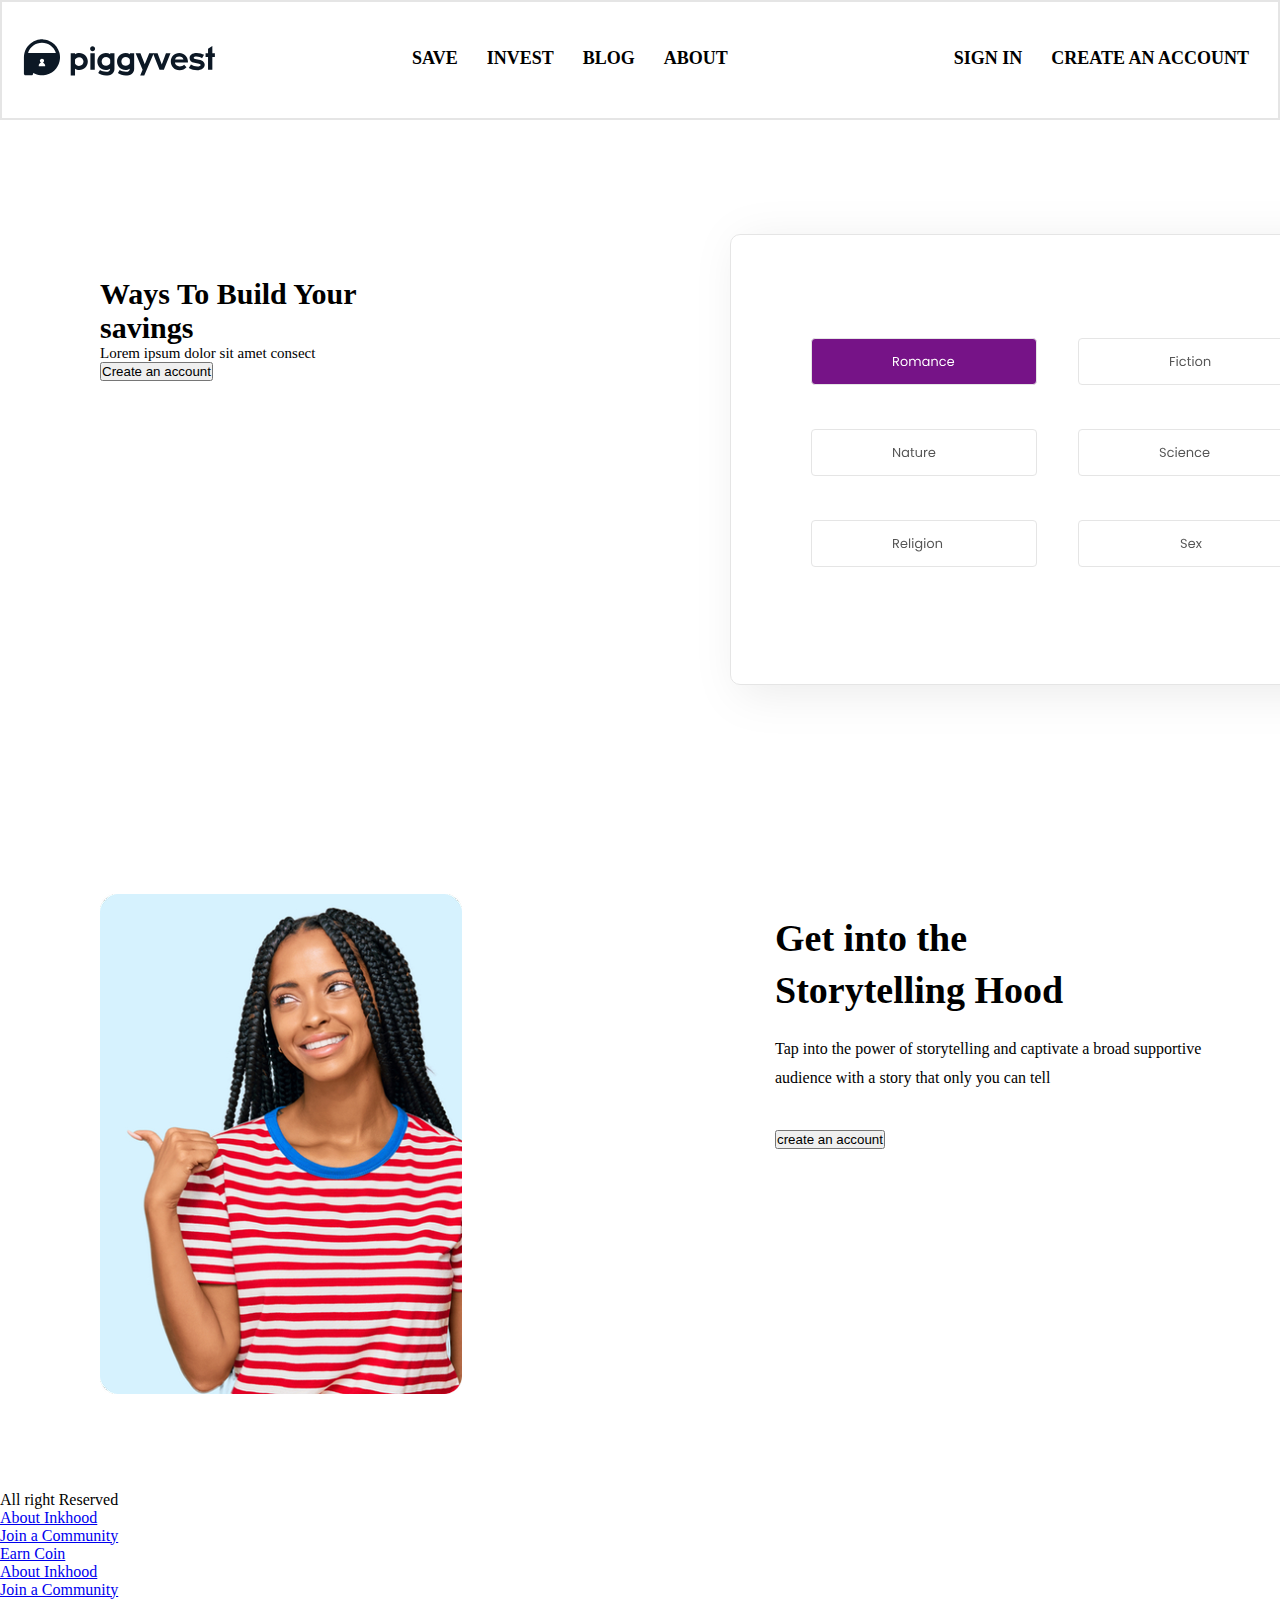
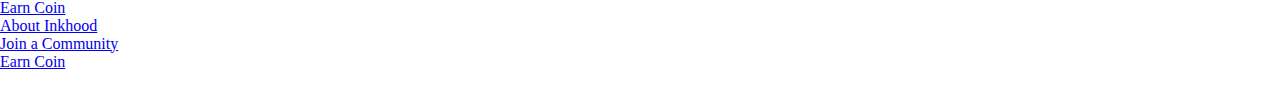
==== index.html @ 84a5a481 "Merge pull request #1 from Eunice2000/dev-branch" ====
<!DOCTYPE html>
<html lang="en">
<head>
    <meta charset="UTF-8">
    <title>Cashmint Landing Page</title>
    <link rel="stylesheet" href="./css/style.css">
</head>
<body>
    <!--  <h1>The Better Way to Save & Invest.</h1>
    <p>Cashmint helps over 3 million customers achieve their financial goals by helping them save and invest with ease.</p>
    <section id ="head">
        <button class ="create1">Create free account</button>
        <button class ="create2">Get on iphone</button>
        <button class ="create3">Get on Android</button>
        
    </section>
    <img src="./img/headerImg.png"/>
  -->
  <div class="container">
    <header>
        <nav class="nav-bar">
            <!-- first child -->
            <div class="logo"><a href="">
                    <img src="assets/svg/logo.svg" alt="logo">
                </a>

            </div>
            <!-- second child -->
            <div class="links">
                <ul class="list">
                    <li class="nav-links"><a href="#" class="link">save</a></li>
                    <li class="nav-links"><a href="#" class="link">Invest</a></li>
                    <li class="nav-links"><a href="#" class="link">Blog</a></li>
                    <li class="nav-links"><a href="#" class="link">About</a></li>
                </ul>
            </div>
            <!-- third class -->
            <div class="profile-cart">
                <ul class="list">
                    <li class="nav-links"><a class="link" href="#">SIGN IN</a></li>
                    <li class="nav-links"><a class="link" href="#">CREATE AN ACCOUNT</a></li>
                    </ul>
            </div>
        </nav>
     
        <section class="Hero-section">

        </section>
        <section class="section-2">
            <div class="section-left">
                <h1>Ways To Build Your<br>savings</h1>
                <p>Lorem ipsum dolor sit amet consect</p>
                <button>Create an account</button>
            </div>
            <div class="section-right">
                <img src="assets/svg/genre.svg">
            </div>
        </section>
        <section class="section-3">
            <div class="section3-right">
                <img class="hero-image" src="assets/images/headerImg.png" alt="">
            </div>
            <div class="section3-left">
                <img src="" alt="">
                <h3 class="head-text">
                    Get into the Storytelling Hood
                </h3>
                <p class="text">
                    Tap into the power of storytelling and captivate a broad supportive audience with a story that only
                    you
                    can tell
                    <div>
                        <!-- <!<a class="prompt" href="#">
                            start writing 
                        </a>  -->
                            <button> create an account</button>
                            
                       
                    </div>
                </p>
            </div>
        </section>
        <section class="section-4">

        </section>
        <footer>
            <div class="footer-wrapper">
                <!-- <div class="left-side logo">
                    <img src="assets/svg/inkhood logotype.svg" alt="">
                </div> -->
                <div class="social media">
                    <img src="assets/svg/Group 9.svg" alt="">
                    <p> All right Reserved</p>
                </div>
                <ul class=" footer-list">
                    <li>
                        <a href="#">About Inkhood</a>
                    </li>
                    <li>
                        <a href="#">Join a Community</a>
                    </li>
                    <li>
                        <a href="#">Earn Coin</a>
                    </li>
                </ul>
                <ul class="footer-list">
                    <li>
                        <a href="#">About Inkhood</a>
                    </li>
                    <li>
                        <a href="#">Join a Community</a>
                    </li>
                    <li>
                        <a href="#">Earn Coin</a>
                    </li>
                </ul>
                <ul class=" footer-list">
                    <li>
                        <a href="#">About Inkhood</a>
                    </li>
                    <li>
                        <a href="#">Join a Community</a>
                    </li>
                    <li>
                        <a href="#">Earn Coin</a>
                    </li>
                </ul>
                <div class="download">
                    <img src="assets/svg/image 2.svg" alt="">
                    <img src="assets/svg/image 2.1.svg" alt="">
                </div>
            </div>

          
        </footer>
    </header>
  </div>
</body>
</html>
---- css/style.css ----
/* body{
    background-color : #FFF;
    color :#000;
    font-family : Arial, Helvetica, Serif;
    font-size : 16px;
    line-height: 1.6em;
    margin: 0;
}

.create1{
    margin: 50px 300px;
    align-content: center;
    display: flex;
    justify-content: center;
    align-items: center;
    background-color: #000;
    color: #FFF;
}
.create2{
    display: flex;
    justify-content: left;
    float: left;
    background-color: #FFF;
    color: #000;
}
.create3{
    display: flex;
    justify-content: right;
    float: right;
    margin-right: 600px;
    background-color: #FFF;
    color: #000;
}
 img{
    margin: 50px;
 } */

 * {
    margin: 0;
    padding: 0;
    box-sizing: inherit; }
  
  body {
    box-sizing: border-box; }
  
  .nav-bar {
    background-color: white;
    display: flex;
    justify-content: space-between;
    align-items: center;
    padding-top: 36.5px;
    padding-bottom: 38px;
    box-shadow: 20px 8px 45px 0px rgba(red, green, blue, alpha);
    border: 2px solid #E5E5E5;
 }
  
  .links {
    display: flex;
    align-items: center; }
  
  .list {
    display: flex;
    align-items: center;
    text-transform: uppercase;
    list-style: none; }
  
  .nav-links {
    font-weight: 600;
    line-height: 19.5px;
    font-size: 18px;
    color: black;
    margin-right: 29px; }
  
  .link {
    color: black;
    text-decoration: none; }
  
  .profile-cart {
    display: flex;
    align-items: center; }
    .logo {
        margin-left: 21px; }

        .section-3{
            display: flex;
            width: 100%;
            justify-content: space-between;
             padding-right: 197px;
            padding-left: 100px; 
            padding-top: 77px;
            padding-bottom: 75px;
            width: 1440px;
        }
        .text{
            max-width: 468px;
            margin-top: 17px;
            max-width: 468px;
            font-weight: 400;
            line-height: 29.52px;
            font-size: 16px;
            margin-bottom: 37px;
           
        }
        .head-text{
            max-width: 341px;
            font-weight: 600;
            line-height: 52.63px;
            font-size: 38px;
            
        }
        .section-left{
            padding-top: 80px;
            padding-left: 100px;  
            font-size: 15px;
        }
        .section-2{
            display: flex;
            width: 100%;
            justify-content: space-between;
             /* padding-right: 197px;
            padding-left: 10px;  */
            padding-top: 77px;
            padding-bottom: 75px;
            width: 1440px;
        }
        .section-right{
            padding-left: 50px;
        }
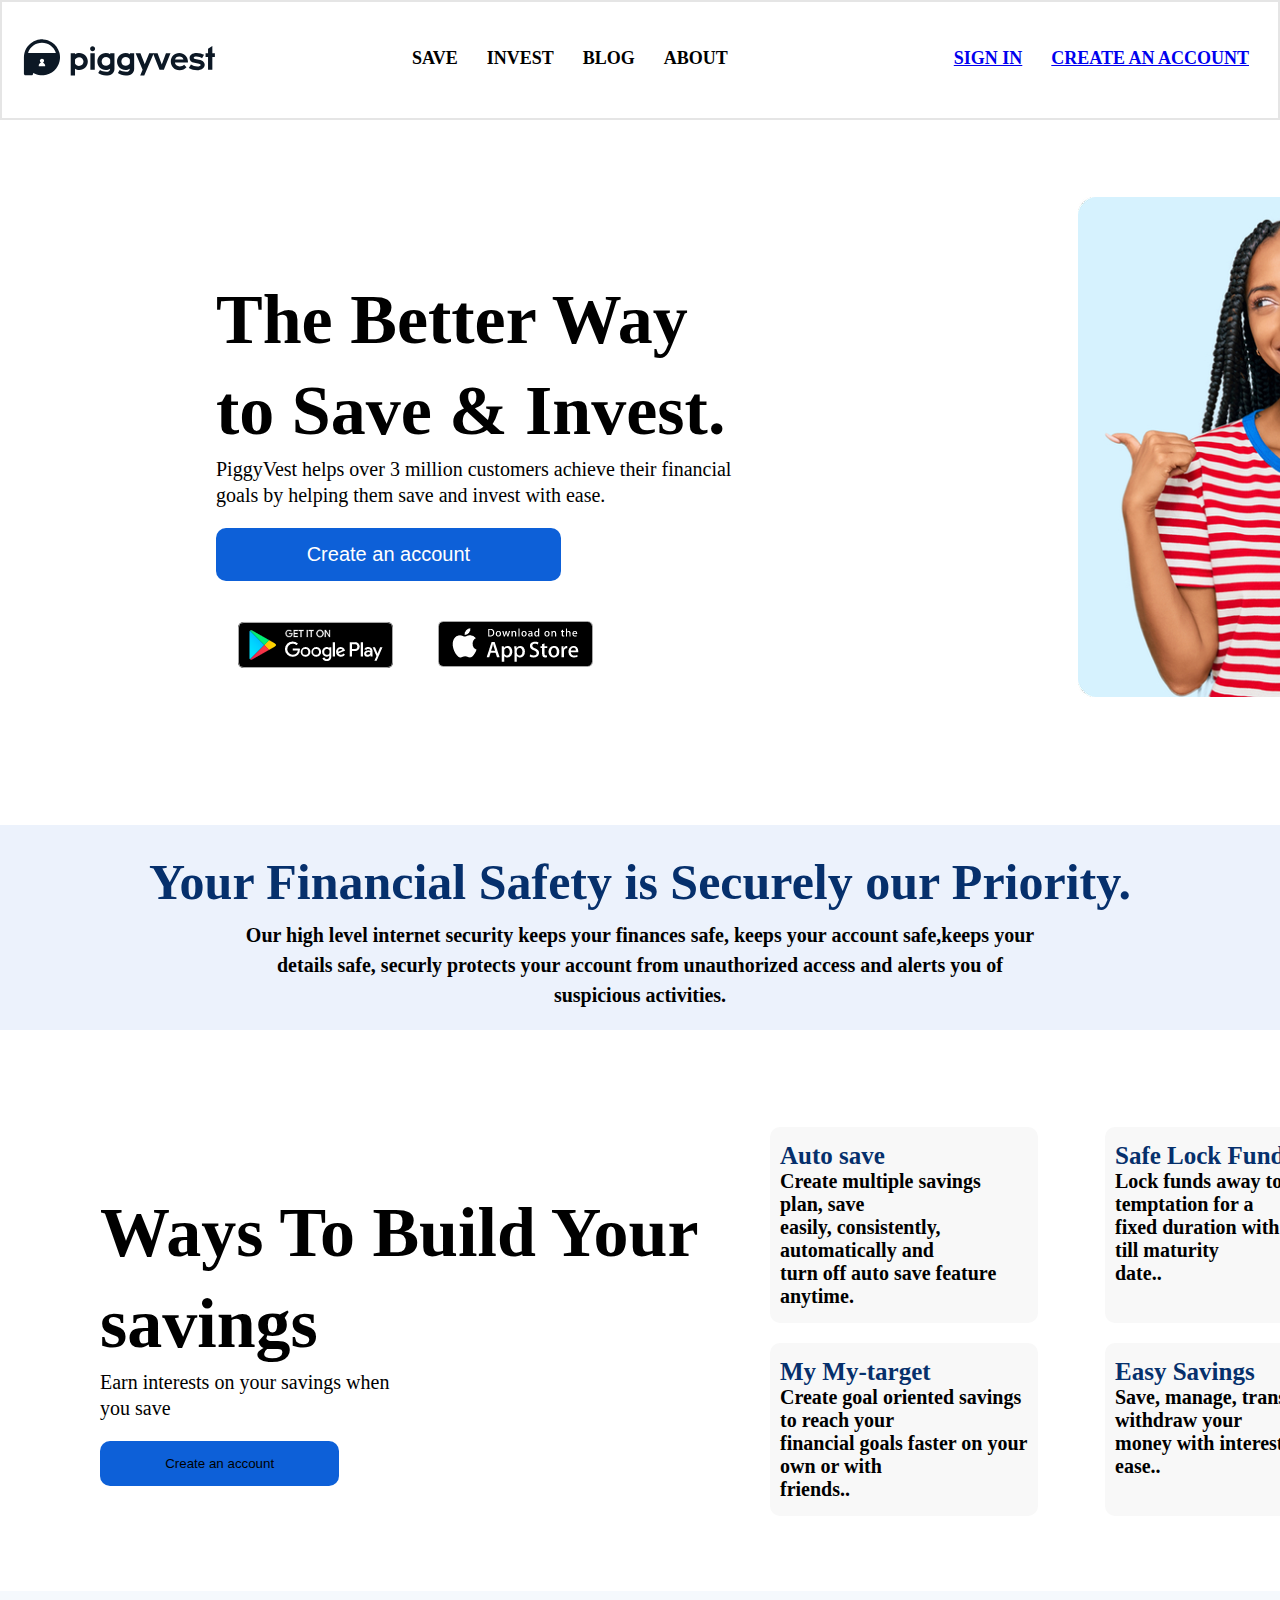
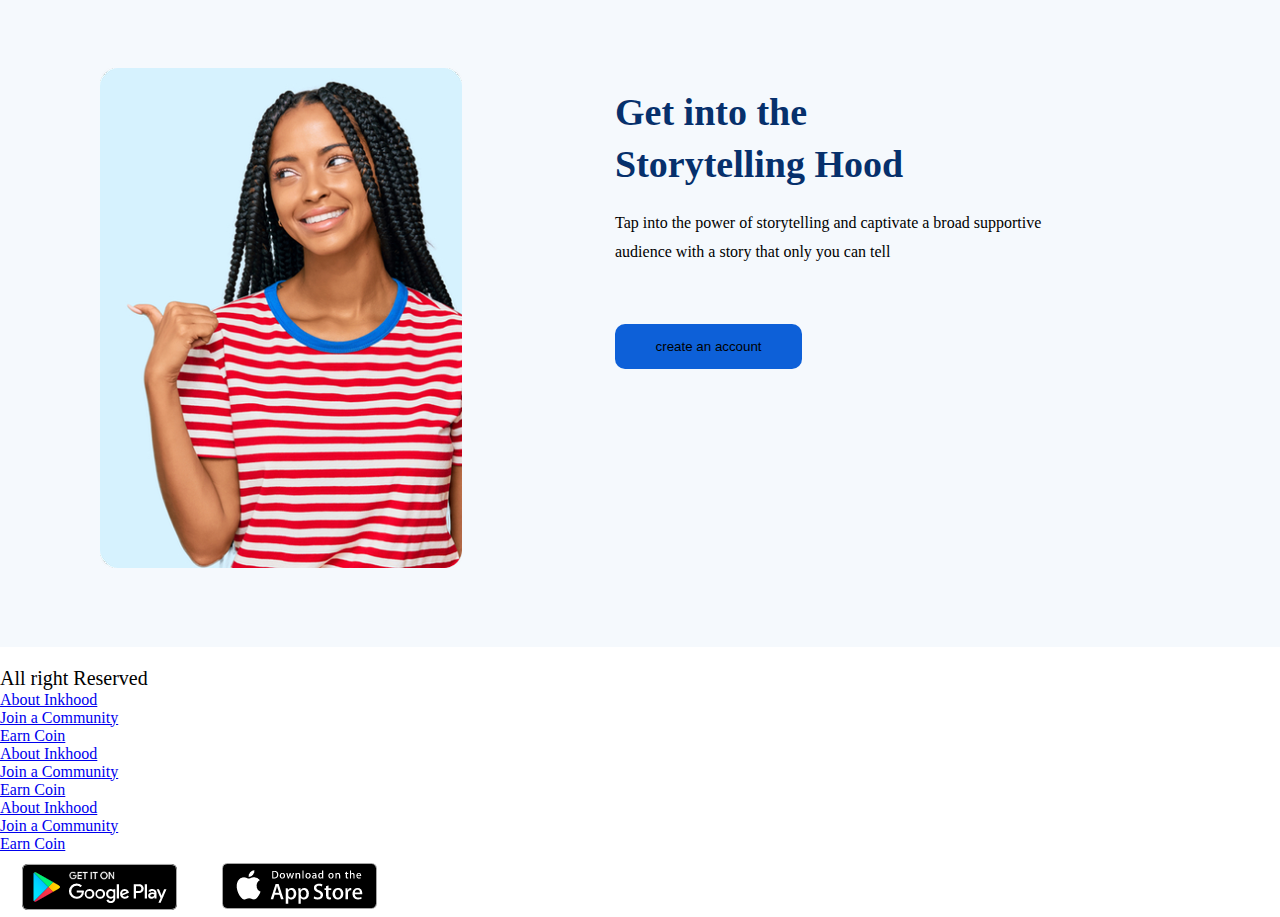
==== commit 94074118: "Merge pull request #5 from Eunice2000/Navbar_hero-branch" ====
--- a/index.html
+++ b/index.html
@@ -19,13 +19,13 @@
   <div class="container">
     <header>
         <nav class="nav-bar">
-            <!-- first child -->
+            <!-- logo -->
             <div class="logo"><a href="">
                     <img src="assets/svg/logo.svg" alt="logo">
                 </a>
 
             </div>
-            <!-- second child -->
+            <!-- links list -->
             <div class="links">
                 <ul class="list">
                     <li class="nav-links"><a href="#" class="link">save</a></li>
@@ -34,31 +34,84 @@
                     <li class="nav-links"><a href="#" class="link">About</a></li>
                 </ul>
             </div>
-            <!-- third class -->
+            <!-- login & Register -->
             <div class="profile-cart">
                 <ul class="list">
-                    <li class="nav-links"><a class="link" href="#">SIGN IN</a></li>
-                    <li class="nav-links"><a class="link" href="#">CREATE AN ACCOUNT</a></li>
+                    <li class="nav-links"><a class="button" href="#">SIGN IN</a></li>
+                    <li class="nav-links"><a class="button" href="#">CREATE AN ACCOUNT</a></li>
                     </ul>
             </div>
         </nav>
      
         <section class="Hero-section">
+            <div class="bar1_2">
+                <h1><strong>The Better Way<br> to Save & Invest.</strong> </h2>
+                 <p>PiggyVest helps over 3 million customers achieve their financial<br>
+                      goals by helping them save and invest with ease.</p>
+                      <button>
+                        <a href="#">Create an account</a>
+                      </button>
+            <div class="buttoncombined">
+                <img src="assets/svg/image 2.svg" alt="">
+                    <img src="assets/svg/image 2.1.svg" alt="">
+            </div>
+            
+        </div>
+            <div class="bar1_1">
+                <img class="hero-image" src="assets/images/headerImg.png" alt="">
+               </div>        
+        </section>
+        <section class="section-1">
+            
+            <div class ="content">
+            <h2>Your Financial Safety is Securely our Priority.</h2>
+            <h4>Our high level internet security keeps your finances safe, keeps your account safe,keeps your <br>details safe,
+                 securly protects your account from unauthorized access and alerts you of<br> suspicious activities.</h4>
+            </div>
+    </section>
 
-        </section>
         <section class="section-2">
             <div class="section-left">
                 <h1>Ways To Build Your<br>savings</h1>
-                <p>Lorem ipsum dolor sit amet consect</p>
+                <p>Earn interests on your savings when<br> you save</p>
                 <button>Create an account</button>
             </div>
             <div class="section-right">
-                <img src="assets/svg/genre.svg">
+                <div class ="together">
+               <div class="Auto-save">
+                <h3>Auto save</h3>
+                <h4>Create multiple savings plan, save <br>easily, consistently, automatically and<br>
+                     turn off auto save feature anytime.</h4>
+               </div>
+               <div class="My-target">
+                <h3>My My-target</h3>
+                <h4>Create goal oriented savings to reach your<br>
+                    financial goals faster on your own or with<br>
+                    friends..</h4>     
+                </div>  
+            </div>
+            
+           
+                <div class ="together">
+               <div class="Safe-Lock-Funds">
+                <h3>Safe Lock Funds</h3>
+                <h4>Lock funds away to avoid temptation for a<br>
+                    fixed duration with no access till maturity<br>
+                     date..</h4>  
+               </div>
+               <div class="Easy-Savings">
+                <h3>Easy Savings</h3>
+                <h4>Save, manage, transfer, withdraw your<br>
+                     money with interests and ease..</h4>
+                     
+               </div>
+            </div>
+            
             </div>
         </section>
         <section class="section-3">
             <div class="section3-right">
-                <img class="hero-image" src="assets/images/headerImg.png" alt="">
+                <img class="hero-image" src="assets/images/headerImg.png"\ alt="">
             </div>
             <div class="section3-left">
                 <img src="" alt="">
--- a/css/style.css
+++ b/css/style.css
@@ -38,10 +38,13 @@
  * {
     margin: 0;
     padding: 0;
-    box-sizing: inherit; }
+    box-sizing: border-box; }
   
   body {
-    box-sizing: border-box; }
+    box-sizing: border-box; 
+    
+    overflow-x: hidden;
+  }
   
   .nav-bar {
     background-color: white;
@@ -125,4 +128,124 @@
         }
         .section-right{
             padding-left: 50px;
-        }+        }
+        .Hero-section{
+          display: flex;
+          width: 100%;
+          justify-content: space-between;
+           /* padding-right: 197px;
+          padding-left: 10px;  */
+          padding-top: 77px;
+          padding-bottom: 75px;
+          width: 1440px;
+        }
+        .bar1_2{
+          width: 100%;
+          justify-content: space-between;
+           /* padding-right: 197px;
+          padding-left: 10px;  */
+          padding-top: 77px;
+          padding-bottom: 75px;
+          padding-left: 15%;
+          width: 1440px;
+        }
+        h1{
+          font-size: 70px;
+          line-height: 1.3;
+        }
+        p{
+          font-size: 20px;
+          line-height: 1.3;
+        }
+        /* .button{
+          background-color: #0D60D8;
+          color:hsl(225, 100%, 98%);
+          font-size:16px;
+          padding:10px;
+          padding-top: 15px;
+          padding-bottom: 15px;
+          border-top-left-radius:10px;
+          border-top-right-radius:10px;
+          border-bottom-left-radius: 10px;
+          border-bottom-right-radius: 10px;
+          border: none;
+          outline: none;
+          width: 30%;
+          line-height: 1.5;
+      }
+        .btn{
+          text-align: left;
+          margin: 12px 0px;
+          
+      } */
+      button{
+        width:40%;
+        padding:15px 10px;
+        margin-top: 20px;
+        border-top-left-radius:10px;
+          border-top-right-radius:10px;
+          border-bottom-left-radius: 10px;
+          border-bottom-right-radius: 10px;
+        border-style: hidden;
+        background-color: #0D60D8;
+        
+    }
+    button a{
+        text-decoration: none;
+        color:white;
+        font-size: 20px;
+        
+    }
+    button:hover{
+        color:black;
+        background-color: black;
+    }
+        .buttoncombined{
+          padding-top: 30px;
+          
+        }
+        .section-1{
+          background-color: #CFDFF766;
+          text-align: center;
+        }
+        .content{
+          line-height: 1.5;
+          padding-top: 20px;
+          padding-bottom: 20px;
+        }
+         h2{
+          color: #06306C;
+          font-size: 50px;
+        } 
+        h4{
+          font-size: 20px;
+        }
+        .section-right{
+          display: flex;
+          width: 50%;
+        }
+        .Auto-save, .My-target, .Safe-Lock-Funds, .Easy-Savings{
+          width:80%;
+          padding:15px 10px;
+          margin-top: 20px;
+          border-top-left-radius:10px;
+            border-top-right-radius:10px;
+            border-bottom-left-radius: 10px;
+            border-bottom-right-radius: 10px;
+          border-style: hidden;
+          background-color: #F8F8F8;
+          box-shadow: #CFDFF7;
+        }
+        .together{
+          display: grid;
+            width: 100%;   
+           justify-content: space-between;
+        }
+        h3{
+          font-size: 25px;
+          color: #06306C;
+        }
+       .section-3{
+        background-color: rgba(207, 223, 247, 0.2);
+        width: auto;
+       } 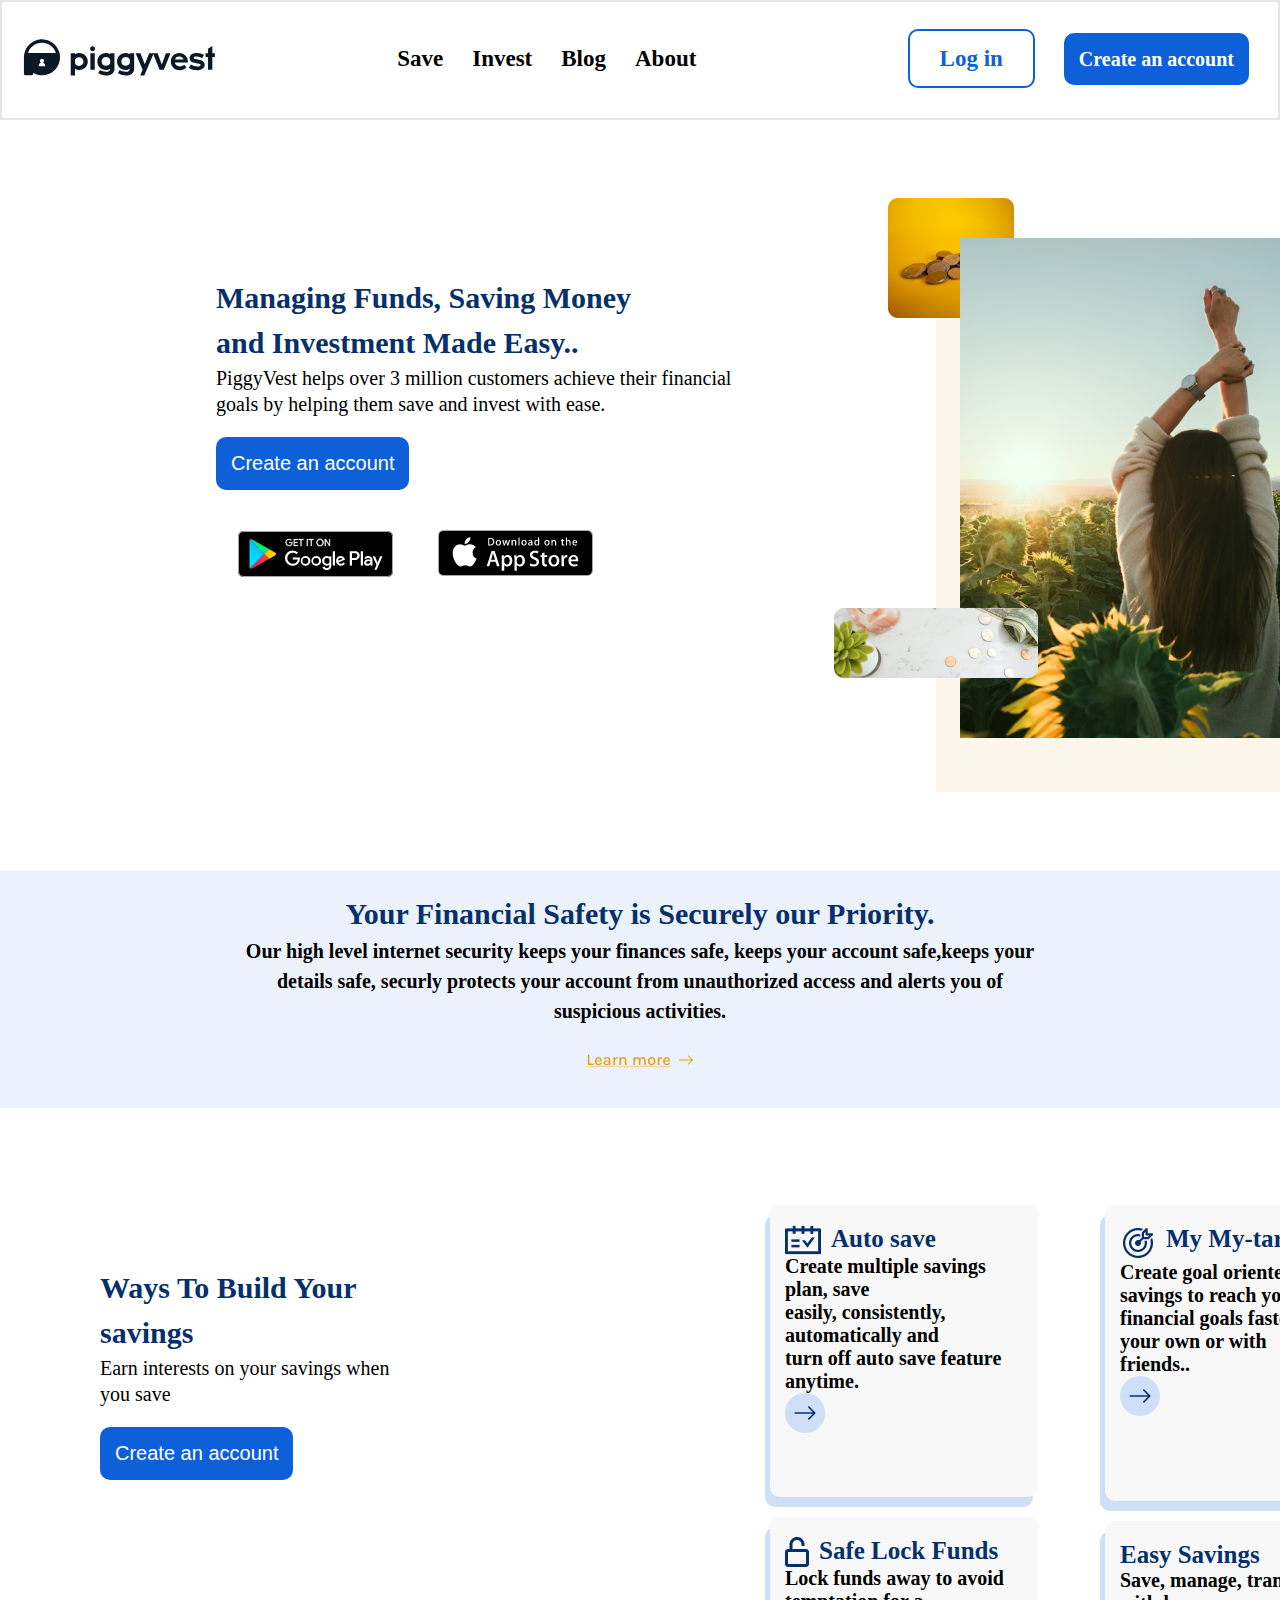
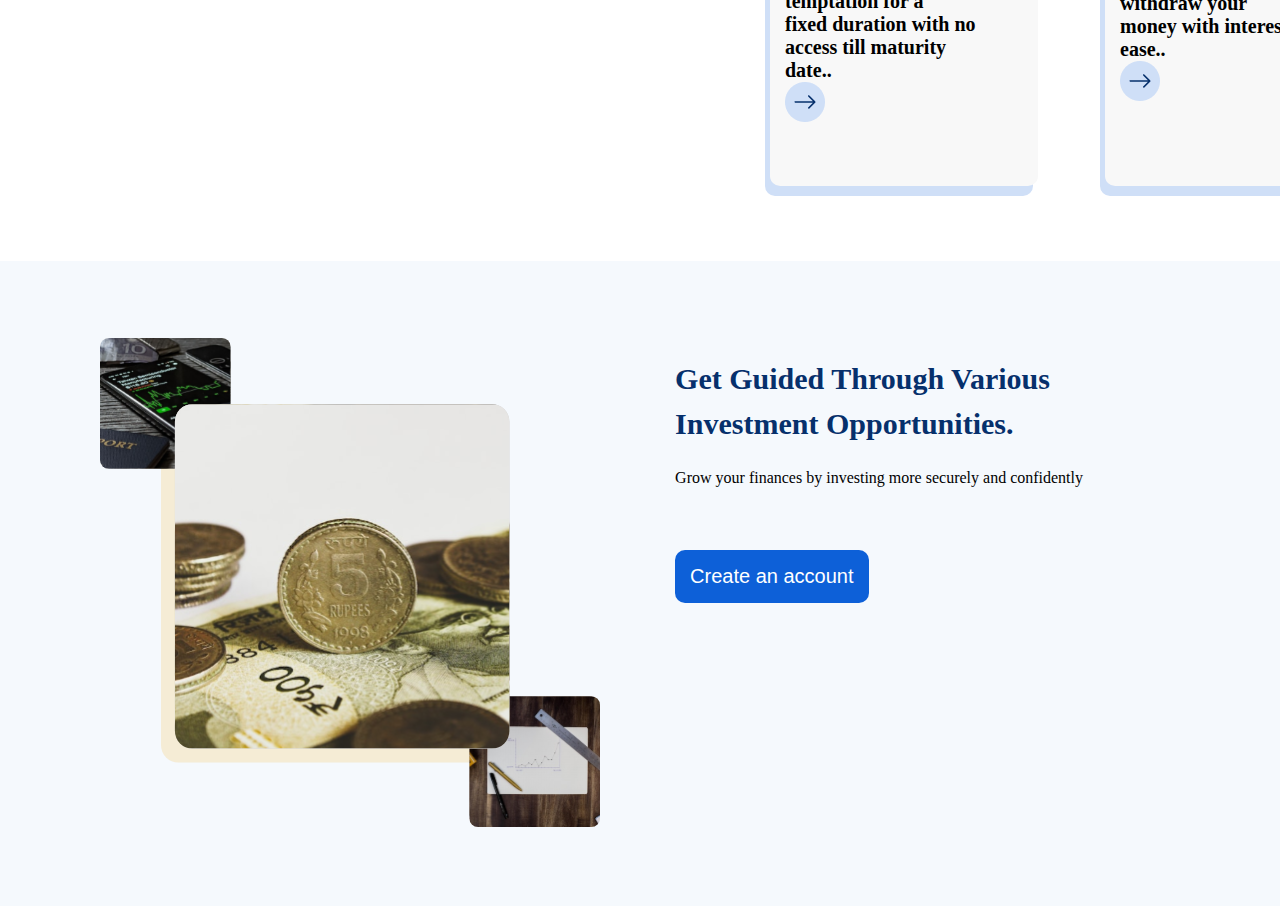
==== commit 092bdd66: "Merge pull request #6 from Eunice2000/Navbar_hero-branch" ====
--- a/index.html
+++ b/index.html
@@ -2,20 +2,13 @@
 <html lang="en">
 <head>
     <meta charset="UTF-8">
+    <meta http-equiv="X-UA-Compatible" content="IE=edge">
+    <meta name="viewport" content="width=device-width, initial-scale=1.0">
     <title>Cashmint Landing Page</title>
     <link rel="stylesheet" href="./css/style.css">
+   
 </head>
 <body>
-    <!--  <h1>The Better Way to Save & Invest.</h1>
-    <p>Cashmint helps over 3 million customers achieve their financial goals by helping them save and invest with ease.</p>
-    <section id ="head">
-        <button class ="create1">Create free account</button>
-        <button class ="create2">Get on iphone</button>
-        <button class ="create3">Get on Android</button>
-        
-    </section>
-    <img src="./img/headerImg.png"/>
-  -->
   <div class="container">
     <header>
         <nav class="nav-bar">
@@ -28,7 +21,7 @@
             <!-- links list -->
             <div class="links">
                 <ul class="list">
-                    <li class="nav-links"><a href="#" class="link">save</a></li>
+                    <li class="nav-links"><a href="#" class="link">Save</a></li>
                     <li class="nav-links"><a href="#" class="link">Invest</a></li>
                     <li class="nav-links"><a href="#" class="link">Blog</a></li>
                     <li class="nav-links"><a href="#" class="link">About</a></li>
@@ -37,15 +30,15 @@
             <!-- login & Register -->
             <div class="profile-cart">
                 <ul class="list">
-                    <li class="nav-links"><a class="button" href="#">SIGN IN</a></li>
-                    <li class="nav-links"><a class="button" href="#">CREATE AN ACCOUNT</a></li>
+                    <li class="nav-links"><a class="sign" href="#">Log in</a></li>
+                    <li class="nav-links"><a class="button" href="#">Create an account</a></li>
                     </ul>
             </div>
         </nav>
-     
+     <!-- Hero-section -->
         <section class="Hero-section">
             <div class="bar1_2">
-                <h1><strong>The Better Way<br> to Save & Invest.</strong> </h2>
+                <h2><strong>Managing Funds, Saving Money<br>and Investment Made Easy..</strong> </h2>
                  <p>PiggyVest helps over 3 million customers achieve their financial<br>
                       goals by helping them save and invest with ease.</p>
                       <button>
@@ -58,9 +51,11 @@
             
         </div>
             <div class="bar1_1">
-                <img class="hero-image" src="assets/images/headerImg.png" alt="">
+                <img class="hero-image" src="assets/images/Group 33.png" alt="">
                </div>        
         </section>
+
+        <!-- First-section -->
         <section class="section-1">
             
             <div class ="content">
@@ -68,79 +63,111 @@
             <h4>Our high level internet security keeps your finances safe, keeps your account safe,keeps your <br>details safe,
                  securly protects your account from unauthorized access and alerts you of<br> suspicious activities.</h4>
             </div>
+            <img src="assets/images/Group 30.png" alt="">
     </section>
-
+<!-- second-section -->
         <section class="section-2">
             <div class="section-left">
-                <h1>Ways To Build Your<br>savings</h1>
+                <h2>Ways To Build Your<br>savings</h2>
                 <p>Earn interests on your savings when<br> you save</p>
-                <button>Create an account</button>
+                <button>
+                    <a href="#">Create an account</a>
+                  </button>
             </div>
             <div class="section-right">
                 <div class ="together">
                <div class="Auto-save">
+                <div class="save-image">
+                <img src="assets/images/Vector.png" alt="">
                 <h3>Auto save</h3>
+            </div>
                 <h4>Create multiple savings plan, save <br>easily, consistently, automatically and<br>
                      turn off auto save feature anytime.</h4>
+                     <div class="src">
+                        <img src="assets/images/Group 29.png" alt=""> 
+                       </div>
                </div>
-               <div class="My-target">
-                <h3>My My-target</h3>
-                <h4>Create goal oriented savings to reach your<br>
-                    financial goals faster on your own or with<br>
-                    friends..</h4>     
-                </div>  
-            </div>
-            
-           
-                <div class ="together">
                <div class="Safe-Lock-Funds">
+                <div class="safe-image">
+                    <img src="assets/images/Vector (1).png" alt=""> 
                 <h3>Safe Lock Funds</h3>
+            </div>
                 <h4>Lock funds away to avoid temptation for a<br>
                     fixed duration with no access till maturity<br>
                      date..</h4>  
+                     <div class="src">
+                     <img src="assets/images/Group 29.png" alt=""> 
+                    </div>
                </div>
+               
+            </div>
+            
+           
+                <div class ="together">
+               <div class="My-target">
+                <div class="target-image">
+                    <img src="assets/images/fluent_target-arrow-24-regular.png" alt="">
+                <h3>My My-target</h3>
+                
+            </div>
+                <h4>Create goal oriented savings to reach your<br>
+                    financial goals faster on your own or with<br>
+                    friends..</h4>    
+                    <div class="src">
+                        <img src="assets/images/Group 29.png" alt=""> 
+                       </div> 
+                </div>  
+
                <div class="Easy-Savings">
                 <h3>Easy Savings</h3>
                 <h4>Save, manage, transfer, withdraw your<br>
                      money with interests and ease..</h4>
-                     
+                     <div class="src">
+                        <img src="assets/images/Group 29.png" alt=""> 
+                       </div>
                </div>
             </div>
             
             </div>
         </section>
+        <!-- Third-section -->
         <section class="section-3">
             <div class="section3-right">
-                <img class="hero-image" src="assets/images/headerImg.png"\ alt="">
+                <img class="section-image" src="assets/svg/Group 34.svg"alt="">
             </div>
             <div class="section3-left">
                 <img src="" alt="">
-                <h3 class="head-text">
-                    Get into the Storytelling Hood
-                </h3>
+                <h2 class="head-text">
+                    Get Guided Through Various <br>
+Investment Opportunities.
+                </h2>
                 <p class="text">
-                    Tap into the power of storytelling and captivate a broad supportive audience with a story that only
-                    you
-                    can tell
+                    Grow your finances by investing more securely and confidently 
                     <div>
                         <!-- <!<a class="prompt" href="#">
                             start writing 
                         </a>  -->
-                            <button> create an account</button>
+                        <button>
+                            <a href="#">Create an account</a>
+                          </button>
                             
                        
                     </div>
                 </p>
             </div>
         </section>
-        <section class="section-4">
-
-        </section>
+        <!-- <section class="splide">
+<h1>hhjdjijo</h1>
+<h1>hhjdjijo</h1>
+<h1>hhjdjijo</h1> -->
+
+        <!-- </section>
+       
         <footer>
             <div class="footer-wrapper">
-                <!-- <div class="left-side logo">
+                 <div class="left-side logo">
                     <img src="assets/svg/inkhood logotype.svg" alt="">
-                </div> -->
+                </div> 
                 <div class="social media">
                     <img src="assets/svg/Group 9.svg" alt="">
                     <p> All right Reserved</p>
@@ -185,8 +212,9 @@
             </div>
 
           
-        </footer>
+        </footer> -->
     </header>
   </div>
+  <script src="main.js"></script>
 </body>
 </html>
--- a/css/style.css
+++ b/css/style.css
@@ -1,51 +1,16 @@
-/* body{
-    background-color : #FFF;
-    color :#000;
-    font-family : Arial, Helvetica, Serif;
-    font-size : 16px;
-    line-height: 1.6em;
-    margin: 0;
-}
-
-.create1{
-    margin: 50px 300px;
-    align-content: center;
-    display: flex;
-    justify-content: center;
-    align-items: center;
-    background-color: #000;
-    color: #FFF;
-}
-.create2{
-    display: flex;
-    justify-content: left;
-    float: left;
-    background-color: #FFF;
-    color: #000;
-}
-.create3{
-    display: flex;
-    justify-content: right;
-    float: right;
-    margin-right: 600px;
-    background-color: #FFF;
-    color: #000;
-}
- img{
-    margin: 50px;
- } */
-
+/* css reset */
  * {
     margin: 0;
     padding: 0;
-    box-sizing: border-box; }
-  
+    box-sizing: border-box; 
+  }
+  /* body-style */
   body {
     box-sizing: border-box; 
-    
+    position: relative;
     overflow-x: hidden;
   }
-  
+  /* navbar-styling */
   .nav-bar {
     background-color: white;
     display: flex;
@@ -55,131 +20,142 @@
     padding-bottom: 38px;
     box-shadow: 20px 8px 45px 0px rgba(red, green, blue, alpha);
     border: 2px solid #E5E5E5;
+    position: fixed;
+    top: 0;
+    right: 0;
+    left: 0;
  }
-  
+  /*links */
   .links {
     display: flex;
-    align-items: center; }
-  
+    align-items: center; 
+    font: 25px;
+  }
+  /* nav-list */
   .list {
     display: flex;
     align-items: center;
-    text-transform: uppercase;
-    list-style: none; }
-  
+    list-style: none; 
+  }
+  /* nav-links */
   .nav-links {
     font-weight: 600;
     line-height: 19.5px;
-    font-size: 18px;
+    font-size: 23px;
     color: black;
-    margin-right: 29px; }
+    margin-right: 29px; 
+  }
   
   .link {
     color: black;
-    text-decoration: none; }
-  
+    text-decoration: none;
+   }
+   /* profile-cart */
   .profile-cart {
     display: flex;
-    align-items: center; }
+    align-items: center;
+   }
     .logo {
-        margin-left: 21px; }
-
-        .section-3{
-            display: flex;
-            width: 100%;
-            justify-content: space-between;
-             padding-right: 197px;
-            padding-left: 100px; 
-            padding-top: 77px;
-            padding-bottom: 75px;
-            width: 1440px;
-        }
-        .text{
-            max-width: 468px;
-            margin-top: 17px;
-            max-width: 468px;
-            font-weight: 400;
-            line-height: 29.52px;
-            font-size: 16px;
-            margin-bottom: 37px;
-           
-        }
-        .head-text{
-            max-width: 341px;
-            font-weight: 600;
-            line-height: 52.63px;
-            font-size: 38px;
-            
-        }
-        .section-left{
-            padding-top: 80px;
-            padding-left: 100px;  
-            font-size: 15px;
-        }
+        margin-left: 21px; 
+      }
+/* Her0-section */
+      .Hero-section{
+        display: flex;
+        width: 100%;
+        justify-content: space-between;
+        padding-top: 198px;
+        padding-bottom: 75px;
+        width: 1440px;
+      }
+      .bar1_2{
+        width: 100%;
+        justify-content: space-between;
+        padding-top: 77px;
+        padding-bottom: 75px;
+        padding-left: 15%;
+        width: 1440px;
+      }
+      .sign{
+        padding:15px 30px;
+        border:2px solid #0D60D8;
+        margin-top: 20px;
+        border-top-left-radius:10px;
+          border-top-right-radius:10px;
+          border-bottom-left-radius: 10px;
+          border-bottom-right-radius: 10px;  
+          text-decoration: none;
+          color: #0D60D8;
+       }
+/* button-style */
+      button, .button{
+        padding:15px 15px;
+        margin-top: 20px;
+        border-top-left-radius:10px;
+          border-top-right-radius:10px;
+          border-bottom-left-radius: 10px;
+          border-bottom-right-radius: 10px;
+        border-style: hidden;
+        background-color: #0D60D8;
+        
+    }
+    button a, .button {
+        text-decoration: none;
+        color:white;
+        font-size: 20px;
+        
+    }
+    button:hover {
+        color:black;
+        background-color: black;
+    }
+        .buttoncombined{
+          padding-top: 30px;
+          
+        }
+        .section-1{
+          background-color: #CFDFF766;
+          text-align: center;
+          padding-bottom: 30px;
+        }
+/*   first-section */
+        .content{
+          line-height: 1.5;
+          padding-top: 20px;
+          padding-bottom: 20px;
+        }
+         h2{
+          color: #06306C;
+          font-size: 30px;
+          line-height: 1.5;
+        } 
+        h4{
+          font-size: 20px;
+        }
+/* second-section */
         .section-2{
-            display: flex;
-            width: 100%;
-            justify-content: space-between;
-             /* padding-right: 197px;
-            padding-left: 10px;  */
-            padding-top: 77px;
-            padding-bottom: 75px;
-            width: 1440px;
-        }
-        .section-right{
-            padding-left: 50px;
-        }
-        .Hero-section{
           display: flex;
           width: 100%;
           justify-content: space-between;
-           /* padding-right: 197px;
-          padding-left: 10px;  */
           padding-top: 77px;
           padding-bottom: 75px;
           width: 1440px;
-        }
-        .bar1_2{
-          width: 100%;
-          justify-content: space-between;
-           /* padding-right: 197px;
-          padding-left: 10px;  */
-          padding-top: 77px;
-          padding-bottom: 75px;
-          padding-left: 15%;
-          width: 1440px;
-        }
-        h1{
-          font-size: 70px;
-          line-height: 1.3;
-        }
-        p{
-          font-size: 20px;
-          line-height: 1.3;
-        }
-        /* .button{
-          background-color: #0D60D8;
-          color:hsl(225, 100%, 98%);
-          font-size:16px;
-          padding:10px;
-          padding-top: 15px;
-          padding-bottom: 15px;
-          border-top-left-radius:10px;
-          border-top-right-radius:10px;
-          border-bottom-left-radius: 10px;
-          border-bottom-right-radius: 10px;
-          border: none;
-          outline: none;
-          width: 30%;
-          line-height: 1.5;
-      }
-        .btn{
-          text-align: left;
-          margin: 12px 0px;
-          
-      } */
-      button{
-        width:40%;
+      }
+      .section-right{
+          padding-left: 50px;
+      }
+    
+      p{
+        font-size: 20px;
+        line-height: 1.3;
+      }
+    
+      .section-right{
+        display: flex;
+        width: 50%;
+        
+      }
+      .Auto-save, .My-target, .Safe-Lock-Funds, .Easy-Savings{
+        width:80%;
         padding:15px 10px;
         margin-top: 20px;
         border-top-left-radius:10px;
@@ -187,65 +163,61 @@
           border-bottom-left-radius: 10px;
           border-bottom-right-radius: 10px;
         border-style: hidden;
-        background-color: #0D60D8;
-        
-    }
-    button a{
-        text-decoration: none;
-        color:white;
-        font-size: 20px;
-        
-    }
-    button:hover{
-        color:black;
-        background-color: black;
-    }
-        .buttoncombined{
-          padding-top: 30px;
-          
-        }
-        .section-1{
-          background-color: #CFDFF766;
-          text-align: center;
-        }
-        .content{
-          line-height: 1.5;
-          padding-top: 20px;
-          padding-bottom: 20px;
-        }
-         h2{
-          color: #06306C;
-          font-size: 50px;
-        } 
-        h4{
-          font-size: 20px;
-        }
-        .section-right{
-          display: flex;
-          width: 50%;
-        }
-        .Auto-save, .My-target, .Safe-Lock-Funds, .Easy-Savings{
-          width:80%;
-          padding:15px 10px;
-          margin-top: 20px;
-          border-top-left-radius:10px;
-            border-top-right-radius:10px;
-            border-bottom-left-radius: 10px;
-            border-bottom-right-radius: 10px;
-          border-style: hidden;
-          background-color: #F8F8F8;
-          box-shadow: #CFDFF7;
-        }
-        .together{
-          display: grid;
-            width: 100%;   
-           justify-content: space-between;
-        }
-        h3{
-          font-size: 25px;
-          color: #06306C;
-        }
-       .section-3{
-        background-color: rgba(207, 223, 247, 0.2);
-        width: auto;
-       } +        background-color: #F8F8F8;
+       padding: 20px 20px 60px 15px; 
+       
+          box-shadow: -5px 10px #CFDFF7;
+        
+      }
+      .save-image, .target-image, .safe-image{
+        display: flex;
+        column-gap: 10px;
+
+      }
+      .together{
+        display: grid;
+          width: 100%;   
+         justify-content: space-between;
+        
+      }
+      h3{
+        font-size: 25px;
+        color: #06306C;
+      }
+
+     
+        .section-left{
+            padding-top: 80px;
+            padding-left: 100px;  
+            font-size: 15px;
+        }
+
+      .section-image{ 
+width: 500px;
+
+      }
+
+   .section-3{
+    display: flex;
+    width: 100%;
+    justify-content: space-between;
+     padding-right: 197px;
+    padding-left: 100px; 
+    padding-top: 77px;
+    padding-bottom: 75px;
+}
+.text{
+    max-width: 468px;
+    margin-top: 17px;
+    max-width: 468px;
+    font-weight: 400;
+    line-height: 29.52px;
+    font-size: 16px;
+    margin-bottom: 37px;
+   
+}
+    
+.section-3{
+  background-color: rgba(207, 223, 247, 0.2);
+  width: auto;
+ } 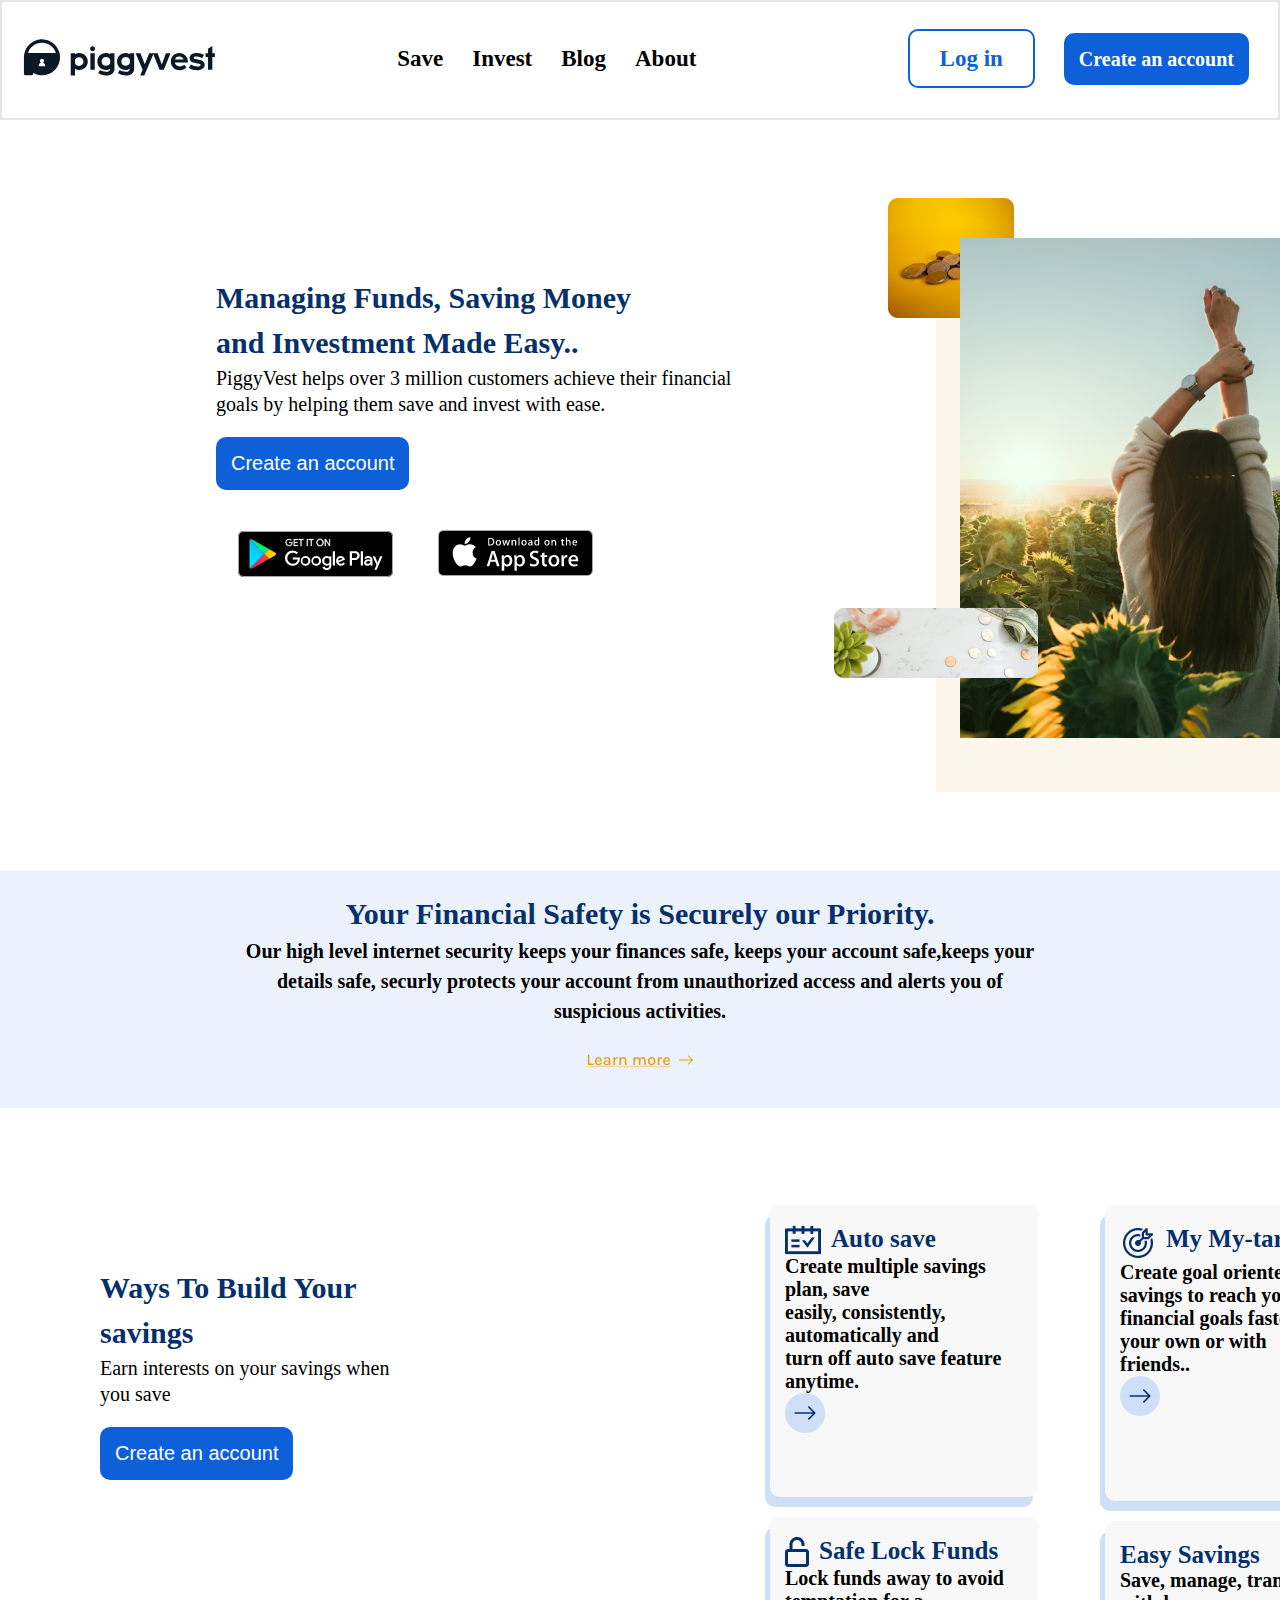
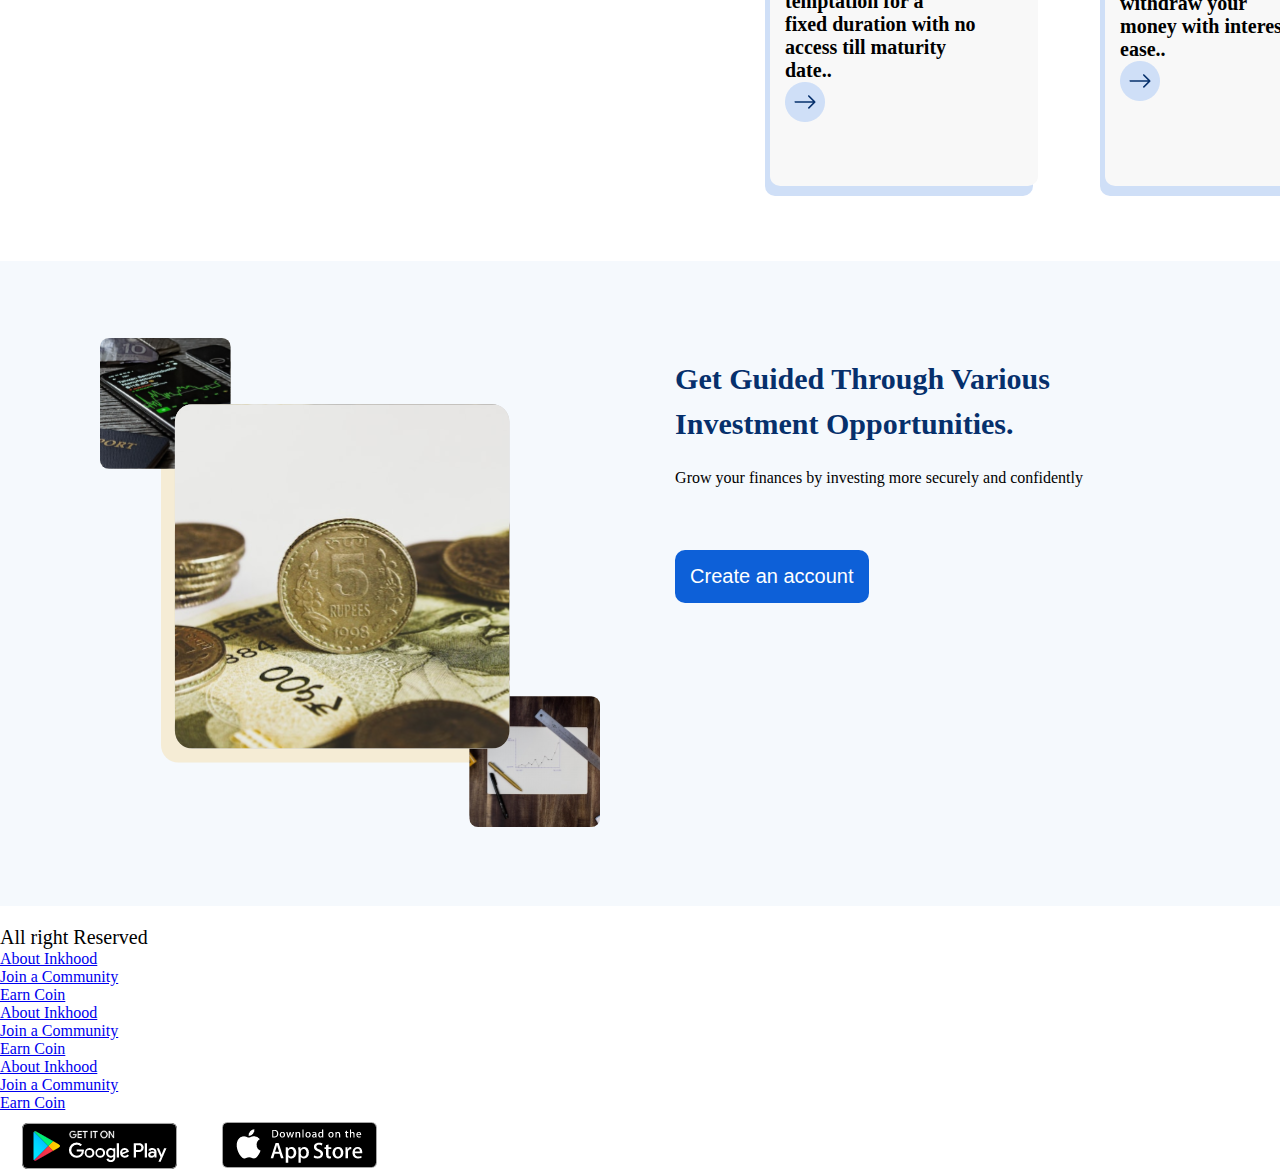
==== commit a23319c9: "Navbar_hero-branch" ====
--- a/index.html
+++ b/index.html
@@ -1,6 +1,7 @@
 <!DOCTYPE html>
 <html lang="en">
 <head>
+    <meta charset="UTF-8">
     <meta charset="UTF-8">
     <meta http-equiv="X-UA-Compatible" content="IE=edge">
     <meta name="viewport" content="width=device-width, initial-scale=1.0">
@@ -9,6 +10,16 @@
    
 </head>
 <body>
+    <!--  <h1>The Better Way to Save & Invest.</h1>
+    <p>Cashmint helps over 3 million customers achieve their financial goals by helping them save and invest with ease.</p>
+    <section id ="head">
+        <button class ="create1">Create free account</button>
+        <button class ="create2">Get on iphone</button>
+        <button class ="create3">Get on Android</button>
+        
+    </section>
+    <img src="./img/headerImg.png"/>
+  -->
   <div class="container">
     <header>
         <nav class="nav-bar">
@@ -35,7 +46,7 @@
                     </ul>
             </div>
         </nav>
-     <!-- Hero-section -->
+     
         <section class="Hero-section">
             <div class="bar1_2">
                 <h2><strong>Managing Funds, Saving Money<br>and Investment Made Easy..</strong> </h2>
@@ -54,8 +65,6 @@
                 <img class="hero-image" src="assets/images/Group 33.png" alt="">
                </div>        
         </section>
-
-        <!-- First-section -->
         <section class="section-1">
             
             <div class ="content">
@@ -65,7 +74,7 @@
             </div>
             <img src="assets/images/Group 30.png" alt="">
     </section>
-<!-- second-section -->
+
         <section class="section-2">
             <div class="section-left">
                 <h2>Ways To Build Your<br>savings</h2>
@@ -130,7 +139,6 @@
             
             </div>
         </section>
-        <!-- Third-section -->
         <section class="section-3">
             <div class="section3-right">
                 <img class="section-image" src="assets/svg/Group 34.svg"alt="">
@@ -161,13 +169,13 @@
 <h1>hhjdjijo</h1>
 <h1>hhjdjijo</h1> -->
 
-        <!-- </section>
+        </section>
        
         <footer>
             <div class="footer-wrapper">
-                 <div class="left-side logo">
+                <!-- <div class="left-side logo">
                     <img src="assets/svg/inkhood logotype.svg" alt="">
-                </div> 
+                </div> -->
                 <div class="social media">
                     <img src="assets/svg/Group 9.svg" alt="">
                     <p> All right Reserved</p>
@@ -212,7 +220,7 @@
             </div>
 
           
-        </footer> -->
+        </footer>
     </header>
   </div>
   <script src="main.js"></script>
--- a/css/style.css
+++ b/css/style.css
@@ -1,16 +1,16 @@
-/* css reset */
+
  * {
     margin: 0;
     padding: 0;
     box-sizing: border-box; 
   }
-  /* body-style */
+  
   body {
     box-sizing: border-box; 
     position: relative;
     overflow-x: hidden;
   }
-  /* navbar-styling */
+  
   .nav-bar {
     background-color: white;
     display: flex;
@@ -25,19 +25,19 @@
     right: 0;
     left: 0;
  }
-  /*links */
+  
   .links {
     display: flex;
     align-items: center; 
     font: 25px;
   }
-  /* nav-list */
+  
   .list {
     display: flex;
     align-items: center;
     list-style: none; 
   }
-  /* nav-links */
+  
   .nav-links {
     font-weight: 600;
     line-height: 19.5px;
@@ -50,7 +50,7 @@
     color: black;
     text-decoration: none;
    }
-   /* profile-cart */
+  
   .profile-cart {
     display: flex;
     align-items: center;
@@ -58,36 +58,82 @@
     .logo {
         margin-left: 21px; 
       }
-/* Her0-section */
-      .Hero-section{
-        display: flex;
-        width: 100%;
-        justify-content: space-between;
-        padding-top: 198px;
-        padding-bottom: 75px;
-        width: 1440px;
-      }
-      .bar1_2{
-        width: 100%;
-        justify-content: space-between;
-        padding-top: 77px;
-        padding-bottom: 75px;
-        padding-left: 15%;
-        width: 1440px;
-      }
-      .sign{
-        padding:15px 30px;
-        border:2px solid #0D60D8;
-        margin-top: 20px;
-        border-top-left-radius:10px;
-          border-top-right-radius:10px;
-          border-bottom-left-radius: 10px;
-          border-bottom-right-radius: 10px;  
-          text-decoration: none;
-          color: #0D60D8;
-       }
-/* button-style */
+
+        .section-3{
+            display: flex;
+            width: 100%;
+            justify-content: space-between;
+             padding-right: 197px;
+            padding-left: 100px; 
+            padding-top: 77px;
+            padding-bottom: 75px;
+            width: 1440px;
+        }
+        .text{
+            max-width: 468px;
+            margin-top: 17px;
+            max-width: 468px;
+            font-weight: 400;
+            line-height: 29.52px;
+            font-size: 16px;
+            margin-bottom: 37px;
+           
+        }
+        /* .head-text{
+            max-width: 341px;
+            font-weight: 600;
+            line-height: 52.63px;
+            font-size: 38px;
+            
+        } */
+        .section-left{
+            padding-top: 80px;
+            padding-left: 100px;  
+            font-size: 15px;
+        }
+        .section-2{
+            display: flex;
+            width: 100%;
+            justify-content: space-between;
+             /* padding-right: 197px;
+            padding-left: 10px;  */
+            padding-top: 77px;
+            padding-bottom: 75px;
+            width: 1440px;
+        }
+        .section-right{
+            padding-left: 50px;
+        }
+        .Hero-section{
+          display: flex;
+          width: 100%;
+          justify-content: space-between;
+           /* padding-right: 197px;
+          padding-left: 10px;  */
+          padding-top: 198px;
+          padding-bottom: 75px;
+          width: 1440px;
+        }
+        .bar1_2{
+          width: 100%;
+          justify-content: space-between;
+           /* padding-right: 197px;
+          padding-left: 10px;  */
+          padding-top: 77px;
+          padding-bottom: 75px;
+          padding-left: 15%;
+          width: 1440px;
+        }
+        /* h1{
+          font-size: 50px;
+          line-height: 1.0;
+        } */
+        p{
+          font-size: 20px;
+          line-height: 1.3;
+        }
       button, .button{
+        /* width:40%; */
         padding:15px 15px;
         margin-top: 20px;
         border-top-left-radius:10px;
@@ -117,7 +163,6 @@
           text-align: center;
           padding-bottom: 30px;
         }
-/*   first-section */
         .content{
           line-height: 1.5;
           padding-top: 20px;
@@ -131,93 +176,63 @@
         h4{
           font-size: 20px;
         }
-/* second-section */
-        .section-2{
+        .section-right{
           display: flex;
-          width: 100%;
-          justify-content: space-between;
-          padding-top: 77px;
-          padding-bottom: 75px;
-          width: 1440px;
-      }
-      .section-right{
-          padding-left: 50px;
-      }
-    
-      p{
-        font-size: 20px;
-        line-height: 1.3;
-      }
-    
-      .section-right{
-        display: flex;
-        width: 50%;
-        
-      }
-      .Auto-save, .My-target, .Safe-Lock-Funds, .Easy-Savings{
-        width:80%;
-        padding:15px 10px;
-        margin-top: 20px;
-        border-top-left-radius:10px;
-          border-top-right-radius:10px;
-          border-bottom-left-radius: 10px;
-          border-bottom-right-radius: 10px;
-        border-style: hidden;
-        background-color: #F8F8F8;
-       padding: 20px 20px 60px 15px; 
-       
-          box-shadow: -5px 10px #CFDFF7;
-        
-      }
-      .save-image, .target-image, .safe-image{
-        display: flex;
-        column-gap: 10px;
-
-      }
-      .together{
-        display: grid;
-          width: 100%;   
-         justify-content: space-between;
-        
-      }
-      h3{
-        font-size: 25px;
-        color: #06306C;
-      }
-
-     
-        .section-left{
-            padding-top: 80px;
-            padding-left: 100px;  
-            font-size: 15px;
-        }
+          width: 50%;
+          
+        }
+        .Auto-save, .My-target, .Safe-Lock-Funds, .Easy-Savings{
+          width:80%;
+          padding:15px 10px;
+          margin-top: 20px;
+          border-top-left-radius:10px;
+            border-top-right-radius:10px;
+            border-bottom-left-radius: 10px;
+            border-bottom-right-radius: 10px;
+          border-style: hidden;
+          background-color: #F8F8F8;
+          /* box-shadow: #CFDFF7; */
+         padding: 20px 20px 60px 15px; 
+         
+            box-shadow: -5px 10px #CFDFF7;
+          
+        }
+        .save-image, .target-image, .safe-image{
+          display: flex;
+          column-gap: 10px;
+
+        }
+        .together{
+          display: grid;
+            width: 100%;   
+           justify-content: space-between;
+          
+        }
+        h3{
+          font-size: 25px;
+          color: #06306C;
+        }
+       .section-3{
+        background-color: rgba(207, 223, 247, 0.2);
+        width: auto;
+       } 
 
       .section-image{ 
 width: 500px;
-
+/* height: 561px;
+left: 120px;
+top: 2283px;  */
       }
-
-   .section-3{
-    display: flex;
-    width: 100%;
-    justify-content: space-between;
-     padding-right: 197px;
-    padding-left: 100px; 
-    padding-top: 77px;
-    padding-bottom: 75px;
-}
-.text{
-    max-width: 468px;
-    margin-top: 17px;
-    max-width: 468px;
-    font-weight: 400;
-    line-height: 29.52px;
-    font-size: 16px;
-    margin-bottom: 37px;
-   
-}
-    
-.section-3{
-  background-color: rgba(207, 223, 247, 0.2);
-  width: auto;
- } +   .sign{
+    padding:15px 30px;
+    border:2px solid #0D60D8;
+    margin-top: 20px;
+    border-top-left-radius:10px;
+      border-top-right-radius:10px;
+      border-bottom-left-radius: 10px;
+      border-bottom-right-radius: 10px;  
+      text-decoration: none;
+      color: #0D60D8;
+   }
+
+   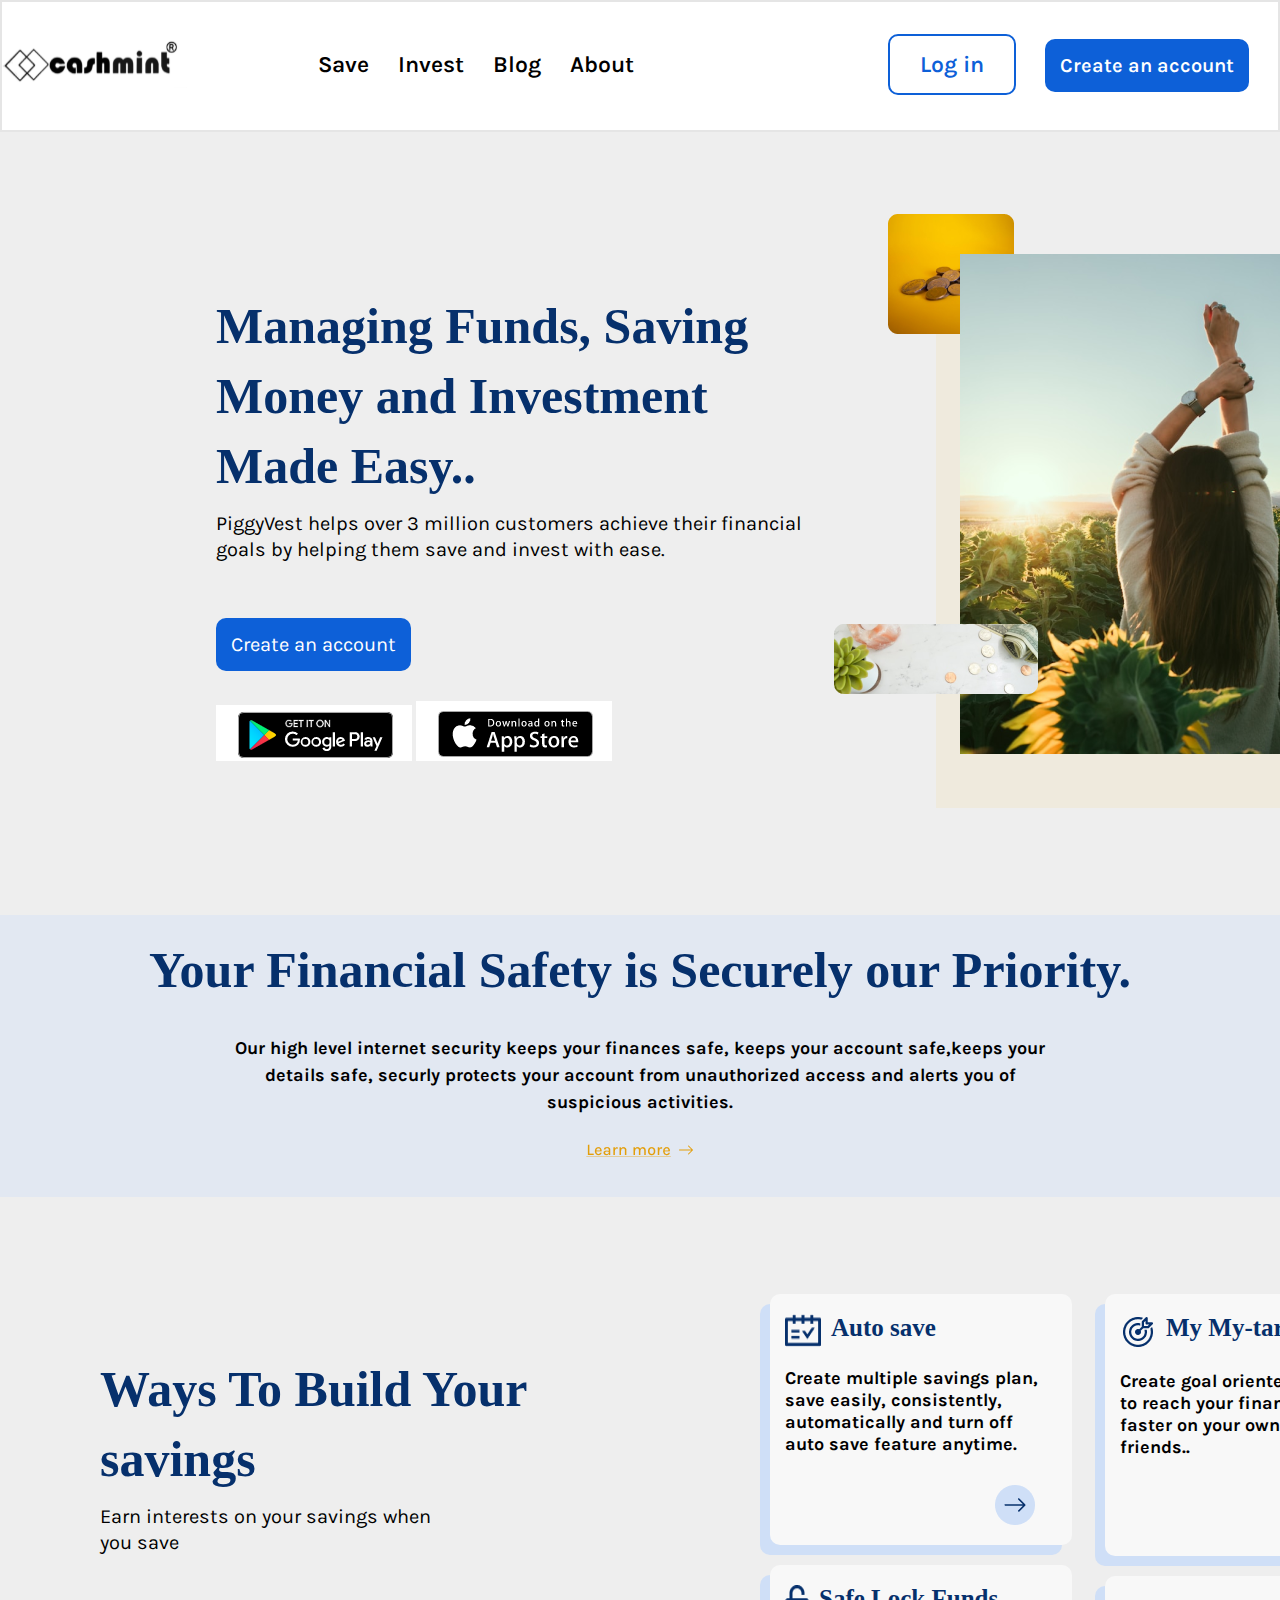
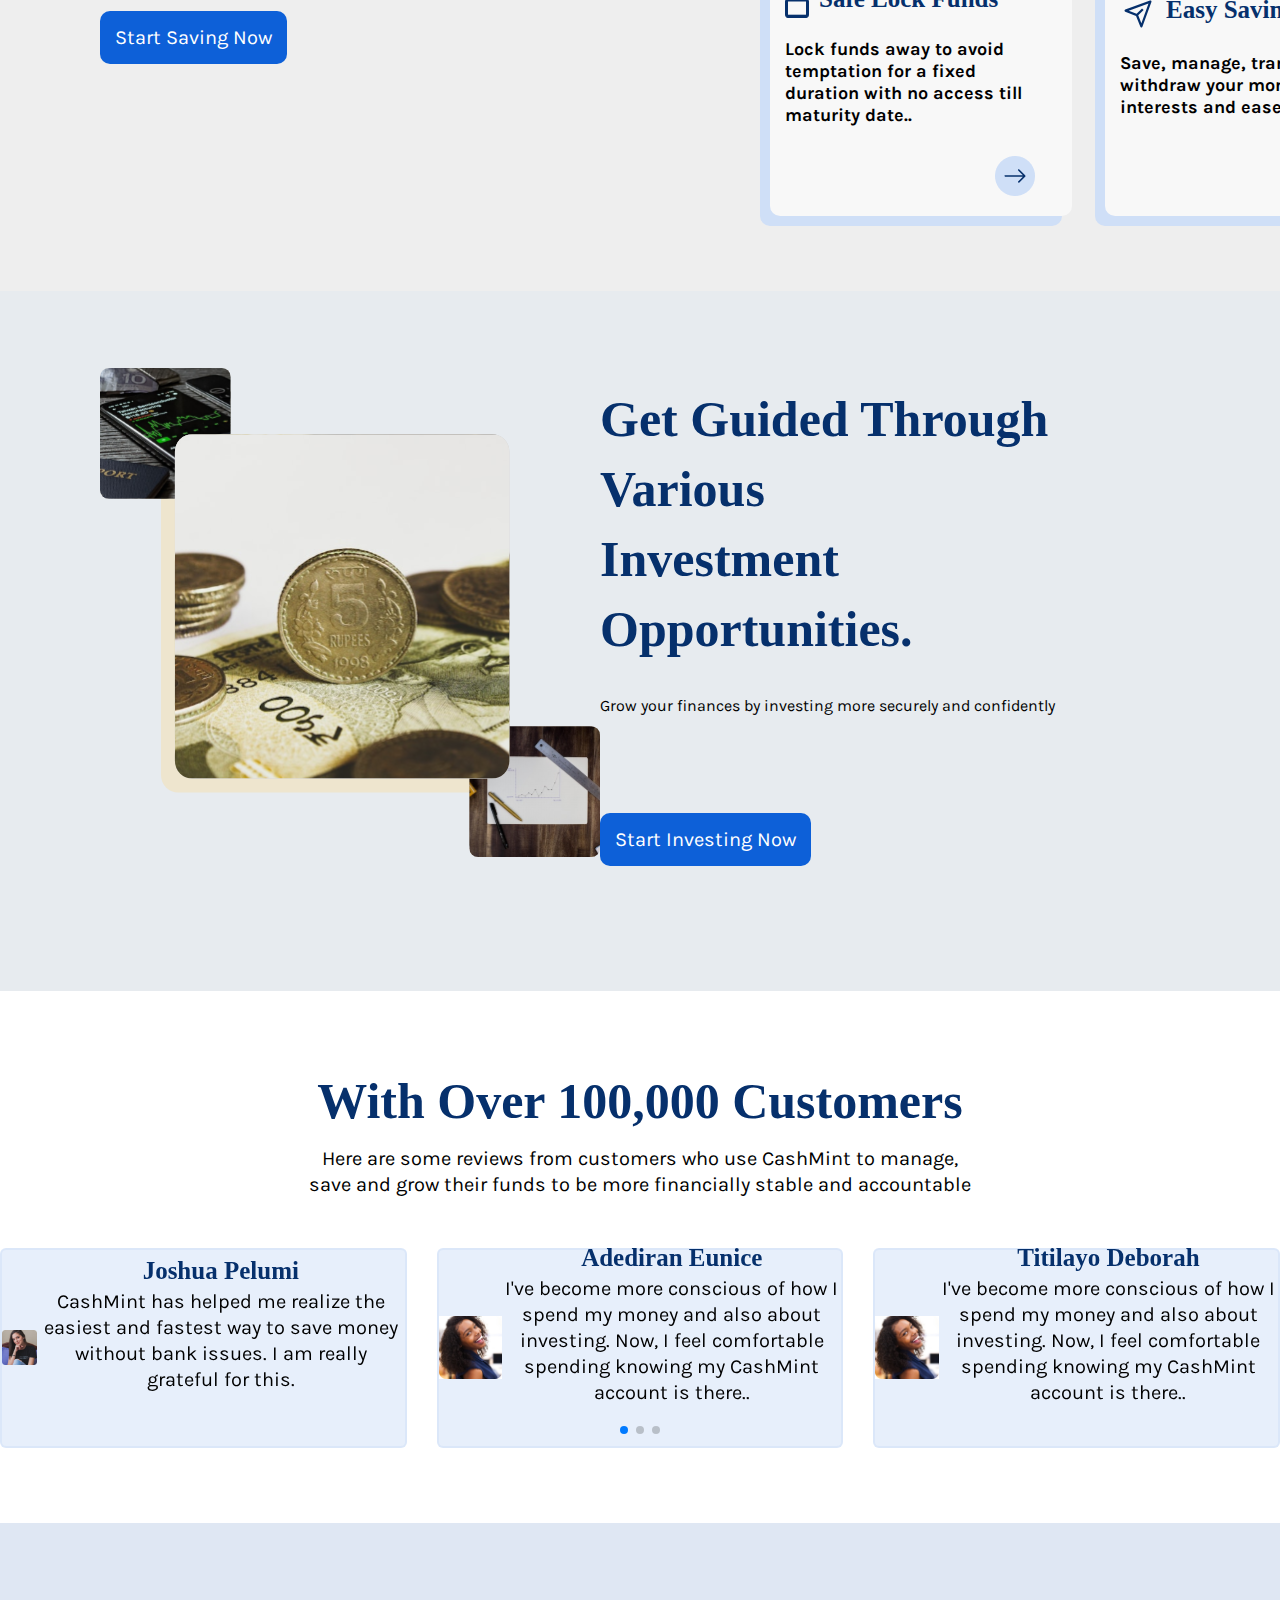
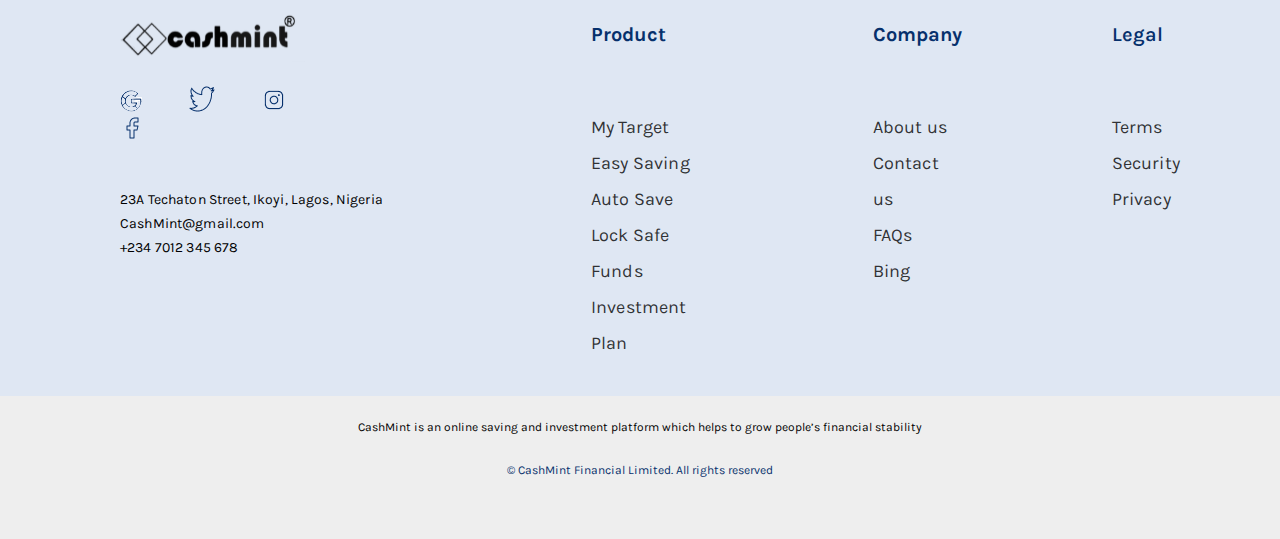
==== commit de479cc1: "full project" ====
--- a/index.html
+++ b/index.html
@@ -1,31 +1,28 @@
 <!DOCTYPE html>
 <html lang="en">
 <head>
-    <meta charset="UTF-8">
     <meta charset="UTF-8">
     <meta http-equiv="X-UA-Compatible" content="IE=edge">
     <meta name="viewport" content="width=device-width, initial-scale=1.0">
     <title>Cashmint Landing Page</title>
     <link rel="stylesheet" href="./css/style.css">
-   
+    <link
+    rel="stylesheet"
+    href="https://cdn.jsdelivr.net/npm/swiper@8/swiper-bundle.min.css"
+  />
+  <link rel="preconnect" href="https://fonts.googleapis.com">
+  <link rel="preconnect" href="https://fonts.gstatic.com" crossorigin>
+  <link href="https://fonts.googleapis.com/css2?family=Karla:ital,wght@1,300&display=swap" rel="stylesheet"> -->
+  
+  
 </head>
 <body>
-    <!--  <h1>The Better Way to Save & Invest.</h1>
-    <p>Cashmint helps over 3 million customers achieve their financial goals by helping them save and invest with ease.</p>
-    <section id ="head">
-        <button class ="create1">Create free account</button>
-        <button class ="create2">Get on iphone</button>
-        <button class ="create3">Get on Android</button>
-        
-    </section>
-    <img src="./img/headerImg.png"/>
-  -->
   <div class="container">
     <header>
         <nav class="nav-bar">
             <!-- logo -->
             <div class="logo"><a href="">
-                    <img src="assets/svg/logo.svg" alt="logo">
+                    <img src="assets/svg/IMG_20220909_011455_208-removebg-preview 1.svg" alt="logo">
                 </a>
 
             </div>
@@ -41,15 +38,15 @@
             <!-- login & Register -->
             <div class="profile-cart">
                 <ul class="list">
-                    <li class="nav-links"><a class="sign" href="#">Log in</a></li>
-                    <li class="nav-links"><a class="button" href="#">Create an account</a></li>
+                    <li class="nav-links"><a class="sign" href="login.html">Log in</a></li>
+                    <li class="nav-links"><a class="button" href="create.html">Create an account</a></li>
                     </ul>
             </div>
         </nav>
-     
+     <!-- Hero-section -->
         <section class="Hero-section">
             <div class="bar1_2">
-                <h2><strong>Managing Funds, Saving Money<br>and Investment Made Easy..</strong> </h2>
+                <h1><strong>Managing Funds, Saving Money and Investment Made Easy..</strong> </h1>
                  <p>PiggyVest helps over 3 million customers achieve their financial<br>
                       goals by helping them save and invest with ease.</p>
                       <button>
@@ -65,22 +62,24 @@
                 <img class="hero-image" src="assets/images/Group 33.png" alt="">
                </div>        
         </section>
+    </header>
+        <!-- First-section -->
         <section class="section-1">
             
             <div class ="content">
-            <h2>Your Financial Safety is Securely our Priority.</h2>
+            <h1>Your Financial Safety is Securely our Priority.</h1>
             <h4>Our high level internet security keeps your finances safe, keeps your account safe,keeps your <br>details safe,
                  securly protects your account from unauthorized access and alerts you of<br> suspicious activities.</h4>
             </div>
             <img src="assets/images/Group 30.png" alt="">
     </section>
-
+<!-- second-section -->
         <section class="section-2">
             <div class="section-left">
-                <h2>Ways To Build Your<br>savings</h2>
+                <h1>Ways To Build Your<br>savings</h2>
                 <p>Earn interests on your savings when<br> you save</p>
                 <button>
-                    <a href="#">Create an account</a>
+                    <a href="#">Start Saving Now</a>
                   </button>
             </div>
             <div class="section-right">
@@ -90,7 +89,7 @@
                 <img src="assets/images/Vector.png" alt="">
                 <h3>Auto save</h3>
             </div>
-                <h4>Create multiple savings plan, save <br>easily, consistently, automatically and<br>
+                <h4>Create multiple savings plan, save easily, consistently, automatically and
                      turn off auto save feature anytime.</h4>
                      <div class="src">
                         <img src="assets/images/Group 29.png" alt=""> 
@@ -101,8 +100,8 @@
                     <img src="assets/images/Vector (1).png" alt=""> 
                 <h3>Safe Lock Funds</h3>
             </div>
-                <h4>Lock funds away to avoid temptation for a<br>
-                    fixed duration with no access till maturity<br>
+                <h4>Lock funds away to avoid temptation for a
+                    fixed duration with no access till maturity
                      date..</h4>  
                      <div class="src">
                      <img src="assets/images/Group 29.png" alt=""> 
@@ -110,8 +109,6 @@
                </div>
                
             </div>
-            
-           
                 <div class ="together">
                <div class="My-target">
                 <div class="target-image">
@@ -119,8 +116,8 @@
                 <h3>My My-target</h3>
                 
             </div>
-                <h4>Create goal oriented savings to reach your<br>
-                    financial goals faster on your own or with<br>
+                <h4>Create goal oriented savings to reach your
+                    financial goals faster on your own or with
                     friends..</h4>    
                     <div class="src">
                         <img src="assets/images/Group 29.png" alt=""> 
@@ -128,8 +125,11 @@
                 </div>  
 
                <div class="Easy-Savings">
+                <div class="Easy-image">
+                    <img src="assets/svg/carbon_send-alt.svg" alt="">
                 <h3>Easy Savings</h3>
-                <h4>Save, manage, transfer, withdraw your<br>
+                </div>
+                <h4>Save, manage, transfer, withdraw your
                      money with interests and ease..</h4>
                      <div class="src">
                         <img src="assets/images/Group 29.png" alt=""> 
@@ -139,16 +139,17 @@
             
             </div>
         </section>
+        <!-- Third-section -->
         <section class="section-3">
             <div class="section3-right">
                 <img class="section-image" src="assets/svg/Group 34.svg"alt="">
             </div>
             <div class="section3-left">
                 <img src="" alt="">
-                <h2 class="head-text">
+                <h1>
                     Get Guided Through Various <br>
-Investment Opportunities.
-                </h2>
+                    Investment Opportunities.
+                </h1>
                 <p class="text">
                     Grow your finances by investing more securely and confidently 
                     <div>
@@ -156,7 +157,7 @@
                             start writing 
                         </a>  -->
                         <button>
-                            <a href="#">Create an account</a>
+                            <a href="#">Start Investing Now</a>
                           </button>
                             
                        
@@ -164,65 +165,134 @@
                 </p>
             </div>
         </section>
-        <!-- <section class="splide">
-<h1>hhjdjijo</h1>
-<h1>hhjdjijo</h1>
-<h1>hhjdjijo</h1> -->
-
-        </section>
-       
-        <footer>
-            <div class="footer-wrapper">
-                <!-- <div class="left-side logo">
-                    <img src="assets/svg/inkhood logotype.svg" alt="">
-                </div> -->
-                <div class="social media">
-                    <img src="assets/svg/Group 9.svg" alt="">
-                    <p> All right Reserved</p>
+         <!-- Slider main container -->
+         <section class="customers-review">
+            <div class="review-title">
+                <h1>With Over 100,000 Customers</h1>
+                <p>Here are some reviews from customers who use CashMint to manage,<br> 
+                    save and grow their funds to be more financially stable and accountable</p>
+            </div>
+            <div class="swiper mySwiper">
+                <div class="swiper-wrapper">
+                  <div class="swiper-slide">
+                   <div class="img">
+                    <img src="assets/images/Rectangle 101.png" alt="">
+                    
+                   </div>
+                   <div class="img-review">
+                   <h2>Joshua Pelumi</h2>
+                   <p>CashMint has helped me realize the easiest and fastest 
+                    way to save money without bank issues. 
+                    I am really grateful for this.</p>
                 </div>
-                <ul class=" footer-list">
-                    <li>
-                        <a href="#">About Inkhood</a>
-                    </li>
-                    <li>
-                        <a href="#">Join a Community</a>
-                    </li>
-                    <li>
-                        <a href="#">Earn Coin</a>
-                    </li>
+                </div>
+                <div class="swiper-slide">
+                    <div class="img">
+                     <img src="assets/images/Rectangle 103.jpg" alt="">
+                    </div>
+                    <div class="img-review">
+                    <h2>Adediran Eunice</h2>
+                    <p>I've become more conscious of how I spend my money and also about investing. 
+                        Now, I feel comfortable spending knowing my CashMint account is there..</p>
+                 </div>
+                 </div>
+                 <div class="swiper-slide">
+                    <div class="img">
+                     <img src="assets/images/Rectangle 103.jpg" alt="">
+                    </div>
+                    <div class="img-review">
+                    <h2>Titilayo Deborah</h2>
+                    <p>I've become more conscious of how I spend my money and also about investing. 
+                        Now, I feel comfortable spending knowing my CashMint account is there..</p>
+                 </div>
+                 </div>
+                 <div class="swiper-slide">
+                    <div class="img">
+                     <img src="assets/images/Rectangle 101.png" alt="">
+                     
+                    </div>
+                    <div class="img-review">
+                    <h2>Joshua Pelumi</h2>
+                    <p>CashMint has helped me realize the easiest and fastest 
+                     way to save money without bank issues. 
+                     I am really grateful for this.</p>
+                 </div>
+                 </div>
+                 <div class="swiper-slide">
+                    <div class="img">
+                     <img src="assets/images/Rectangle 103.jpg" alt="">
+                    </div>
+                    <div class="img-review">
+                    <h2>Lawal Abiola</h2>
+                    <p>I've become more conscious of how I spend my money and also about investing. 
+                        Now, I feel comfortable spending knowing my CashMint account is there..</p>
+                 </div>
+                 </div>
+                 
+                <div class="swiper-pagination"></div>
+              </div>
+              </div>
+</section>
+<footer class="footer">
+    <div class="footerbox">
+        <div class="footertext">
+            <div class="footer-logo"><a href="">
+                <img src="assets/svg/IMG_20220909_011455_208-removebg-preview 1.svg" alt="logo">
+            </a>
+
+        </div>
+            <div class="icon">
+                <ul>
+                    <li><a href="#"><img src="./assets/images/Google-removebg-preview.png" alt="Google"></a></li>
+                    <li><a href="#"><img src="./assets/images/Vector (2).png" alt="twitter"></a></li>
+                    <li><a href="#"><img src="./assets/images/ph_instagram-logo-light.png" alt="instagram"></a></li>
+                    <li><a href="#"><img src="./assets/images/facebook.png" alt="facebook"></a></li>
                 </ul>
-                <ul class="footer-list">
-                    <li>
-                        <a href="#">About Inkhood</a>
-                    </li>
-                    <li>
-                        <a href="#">Join a Community</a>
-                    </li>
-                    <li>
-                        <a href="#">Earn Coin</a>
-                    </li>
-                </ul>
-                <ul class=" footer-list">
-                    <li>
-                        <a href="#">About Inkhood</a>
-                    </li>
-                    <li>
-                        <a href="#">Join a Community</a>
-                    </li>
-                    <li>
-                        <a href="#">Earn Coin</a>
-                    </li>
-                </ul>
-                <div class="download">
-                    <img src="assets/svg/image 2.svg" alt="">
-                    <img src="assets/svg/image 2.1.svg" alt="">
-                </div>
-            </div>
-
-          
-        </footer>
-    </header>
-  </div>
+            </div>
+            <p class="footer-write" >23A Techaton Street, Ikoyi, Lagos, Nigeria <br>
+                CashMint@gmail.com <br>
+                +234 7012 345 678 </p>
+        </div>
+
+        <div id="product">
+            <ul type ="none">
+                <a href="#"><p>Product</p></a>
+                <li><a href="#">My Target</a></li>
+                <li><a href="#">Easy Saving</a></li>
+                <li><a href="#">Auto Save</a></li>
+                <li><a href="#">Lock Safe Funds</a></li>
+                <li><a href="#">Investment Plan</a></li>
+            </ul>
+        </div>
+    
+        <div id="company">
+            <ul type="none">
+                <a href="#"><p>Company</p></a>
+                <a href="#"><li>About us</li></a>
+                <a href="#"><li>Contact us</li></a>
+                <a href="#"><li>FAQs</li></a>
+                <a href="#"><li>Bing</li></a>
+            </ul>
+        </div>
+    
+        <div id="legal">
+            <ul type="none">
+                <a href="#"><p>Legal</p></a>
+                <a href="#"><li>Terms</li></a>
+                <a href="#"><li>Security</li></a>
+                <a href="#"><li>Privacy</li></a>
+            </ul>
+        </div>
+    
+    </div>
+    <div class="moreFooterText">
+        <p class="footer-write">CashMint is an online saving and investment platform which helps to grow people’s financial stability</p>
+    </div>
+    <div class="moretext">
+        <p class="footer-write">&copy; CashMint Financial Limited. All rights reserved</p>
+    </div>
+</footer>   
+  <script src="https://cdn.jsdelivr.net/npm/swiper@8/swiper-bundle.min.js"></script>
   <script src="main.js"></script>
 </body>
-</html>
+</html> 
--- a/css/style.css
+++ b/css/style.css
@@ -1,16 +1,30 @@
-
+/* @import url('https://fonts.googleapis.com/css2?family=Karla:ital,wght@1,300&display=swap');
+@import url('https://fonts.googleapis.com/css2?family=Karla:ital,wght@0,200;1,300&family=Noto+Serif+Georgian:wght@200;400&display=swap'); */
+
+:root {
+  --lightBlue: rgba(207, 223, 247, 0.4);
+  --grey: rgba(217, 217, 217, 1);
+  --blue: rgba(6, 48, 108, 1); 
+  --black:rgba(0, 0, 0, 0.8);
+}
+
+/* css reset */
  * {
     margin: 0;
     padding: 0;
     box-sizing: border-box; 
   }
-  
+  /* body-style */
   body {
     box-sizing: border-box; 
     position: relative;
     overflow-x: hidden;
-  }
-  
+    
+  }
+  /* navbar-styling */
+  .logo{
+    width: 90px;
+  }
   .nav-bar {
     background-color: white;
     display: flex;
@@ -24,20 +38,25 @@
     top: 0;
     right: 0;
     left: 0;
- }
-  
+    font-family: Georgia, 'Times New Roman', Times, serif;
+ }
+  /*links */
   .links {
     display: flex;
     align-items: center; 
     font: 25px;
   }
-  
+  /* nav-list */
   .list {
     display: flex;
     align-items: center;
     list-style: none; 
-  }
-  
+    font-family: "Karla";
+  }
+  .page-title{
+    font-size:px;
+  }
+  /* nav-links */
   .nav-links {
     font-weight: 600;
     line-height: 19.5px;
@@ -50,98 +69,53 @@
     color: black;
     text-decoration: none;
    }
-  
+   /* profile-cart */
   .profile-cart {
     display: flex;
     align-items: center;
    }
-    .logo {
-        margin-left: 21px; 
-      }
-
-        .section-3{
-            display: flex;
-            width: 100%;
-            justify-content: space-between;
-             padding-right: 197px;
-            padding-left: 100px; 
-            padding-top: 77px;
-            padding-bottom: 75px;
-            width: 1440px;
-        }
-        .text{
-            max-width: 468px;
-            margin-top: 17px;
-            max-width: 468px;
-            font-weight: 400;
-            line-height: 29.52px;
-            font-size: 16px;
-            margin-bottom: 37px;
-           
-        }
-        /* .head-text{
-            max-width: 341px;
-            font-weight: 600;
-            line-height: 52.63px;
-            font-size: 38px;
-            
-        } */
-        .section-left{
-            padding-top: 80px;
-            padding-left: 100px;  
-            font-size: 15px;
-        }
-        .section-2{
-            display: flex;
-            width: 100%;
-            justify-content: space-between;
-             /* padding-right: 197px;
-            padding-left: 10px;  */
-            padding-top: 77px;
-            padding-bottom: 75px;
-            width: 1440px;
-        }
-        .section-right{
-            padding-left: 50px;
-        }
-        .Hero-section{
-          display: flex;
-          width: 100%;
-          justify-content: space-between;
-           /* padding-right: 197px;
-          padding-left: 10px;  */
-          padding-top: 198px;
-          padding-bottom: 75px;
-          width: 1440px;
-        }
-        .bar1_2{
-          width: 100%;
-          justify-content: space-between;
-           /* padding-right: 197px;
-          padding-left: 10px;  */
-          padding-top: 77px;
-          padding-bottom: 75px;
-          padding-left: 15%;
-          width: 1440px;
-        }
-        /* h1{
-          font-size: 50px;
-          line-height: 1.0;
-        } */
-        p{
-          font-size: 20px;
-          line-height: 1.3;
-        }
+    
+/* Her0-section */
+      .Hero-section{
+        display: flex;
+        width: 100%;
+        justify-content: space-between;
+        padding-top: 198px;
+        padding-bottom: 75px;
+        width: 1440px;
+        font-family: Georgia, 'Times New Roman', Times, serif;
+      }
+      .bar1_2{
+        width: 100%;
+        justify-content: space-between;
+        padding-top: 77px;
+        padding-bottom: 75px;
+        padding-left: 15%;
+        width: 1440px;
+      }
+      .sign{
+        padding:15px 30px;
+        border:2px solid #0D60D8;
+        margin-top: 20px;
+        border-top-left-radius:10px;
+          border-top-right-radius:10px;
+          border-bottom-left-radius: 10px;
+          border-bottom-right-radius: 10px;  
+          text-decoration: none;
+          color: #0D60D8;
+         
+       }
+/* button-style */
       button, .button{
-        /* width:40%; */
         padding:15px 15px;
-        margin-top: 20px;
+        margin-top: 5px;
         border-top-left-radius:10px;
           border-top-right-radius:10px;
           border-bottom-left-radius: 10px;
           border-bottom-right-radius: 10px;
         border-style: hidden;
         background-color: #0D60D8;
+        font-family: "karla";
         
     }
     button a, .button {
@@ -163,76 +137,345 @@
           text-align: center;
           padding-bottom: 30px;
         }
+      
+/*   first-section */
         .content{
           line-height: 1.5;
           padding-top: 20px;
           padding-bottom: 20px;
         }
+        .My-content{
+          font-family: "Georgia";
+          font-size: 40px;
+        }
          h2{
           color: #06306C;
-          font-size: 30px;
+          font-size: 25px;
           line-height: 1.5;
+         font-family: "Georgia"; 
         } 
         h4{
-          font-size: 20px;
-        }
-        .section-right{
+          font-size: 18px;
+          font-family: "karla";
+          padding-top: 20px;
+        }
+/* second-section */
+        .section-2{
           display: flex;
-          width: 50%;
-          
-        }
-        .Auto-save, .My-target, .Safe-Lock-Funds, .Easy-Savings{
-          width:80%;
-          padding:15px 10px;
-          margin-top: 20px;
-          border-top-left-radius:10px;
-            border-top-right-radius:10px;
-            border-bottom-left-radius: 10px;
-            border-bottom-right-radius: 10px;
-          border-style: hidden;
-          background-color: #F8F8F8;
-          /* box-shadow: #CFDFF7; */
-         padding: 20px 20px 60px 15px; 
-         
-            box-shadow: -5px 10px #CFDFF7;
-          
-        }
-        .save-image, .target-image, .safe-image{
-          display: flex;
-          column-gap: 10px;
-
-        }
-        .together{
-          display: grid;
-            width: 100%;   
-           justify-content: space-between;
-          
-        }
-        h3{
-          font-size: 25px;
-          color: #06306C;
-        }
-       .section-3{
-        background-color: rgba(207, 223, 247, 0.2);
-        width: auto;
-       } 
+          width: 100%;
+          justify-content: space-between;
+          padding-top: 77px;
+          padding-bottom: 75px;
+          width: 1440px;
+
+      }
+      .section-right{
+          padding-left: 50px;
+      }
+    
+      p{
+        font-size: 20px;
+        line-height: 1.3;
+        padding-bottom: 50px;
+        font-family: "karla";
+      }
+    
+      .section-right{
+        display: flex;
+        width: 50%;
+        
+      }
+      .Auto-save, .My-target, .Safe-Lock-Funds, .Easy-Savings{
+        width:90%;
+        padding:15px 10px;
+        margin-top: 20px;
+        border-top-left-radius:10px;
+          border-top-right-radius:10px;
+          border-bottom-left-radius: 10px;
+          border-bottom-right-radius: 10px;
+        border-style: hidden;
+        background-color: #F8F8F8;
+       padding: 20px 20px 60px 15px; 
+       
+          box-shadow: -10px 10px #CFDFF7;
+          font-family: 'Karla';
+      }
+   
+      .save-image, .target-image, .safe-image, .Easy-image{
+        display: flex;
+        column-gap: 10px;
+
+      }
+      .together{
+        display: grid;
+          width: 100%;   
+         justify-content: space-between;
+        
+      }
+      h3{
+        font-size: 25px;
+        color: #06306C;
+        font-family: "Georgia";
+        padding-bottom: 5px;
+      }
+
+     .src{
+      padding-left: 210px;
+      padding-top: 30px;
+      height: 30px;
+     }
+        .section-left{
+            padding-top: 80px;
+            padding-left: 100px;  
+            font-size: 15px;
+        }
 
       .section-image{ 
 width: 500px;
-/* height: 561px;
-left: 120px;
-top: 2283px;  */
-      }
-   .sign{
-    padding:15px 30px;
-    border:2px solid #0D60D8;
-    margin-top: 20px;
-    border-top-left-radius:10px;
-      border-top-right-radius:10px;
-      border-bottom-left-radius: 10px;
-      border-bottom-right-radius: 10px;  
-      text-decoration: none;
-      color: #0D60D8;
-   }
-
-   +
+      }
+
+   .section-3{
+    display: flex;
+    width: 100%;
+    justify-content: space-between;
+     padding-right: 197px;
+    padding-left: 100px; 
+    padding-top: 77px;
+    padding-bottom: 75px;
+}
+.text{
+    max-width: 468px;
+    margin-top: 17px;
+    max-width: 468px;
+    font-weight: 400;
+    line-height: 29.52px;
+    font-size: 16px;
+    margin-bottom: 37px;
+   
+}
+    
+.section-3{
+  background-color: rgba(207, 223, 247, 0.2);
+  width: auto;
+ } 
+ html,
+ body {
+   position: relative;
+   height: 100%;
+   font-family: 'Karla';
+ }
+
+ body {
+   background: #eee;
+   font-family: Helvetica Neue, Helvetica, Arial, sans-serif;
+   font-size: 14px;
+   color: #000;
+   margin: 0;
+   padding: 0;
+ }
+
+ .swiper {
+   width: 100%;
+   height: 200px;
+ }
+
+ .swiper-slide {
+   text-align: center;
+   font-size: 18px;
+   background: #fff;
+
+   /* Center slide text vertically */
+   display: -webkit-box;
+   display: -ms-flexbox;
+   display: -webkit-flex;
+   display: flex;
+   -webkit-box-pack: center;
+   -ms-flex-pack: center;
+   -webkit-justify-content: center;
+   justify-content: center;
+   -webkit-box-align: center;
+   -ms-flex-align: center;
+   -webkit-align-items: center;
+   align-items: center;
+ }
+.customers-review{
+  background-color: white;
+  padding-top: 75px;
+  padding-bottom: 75px;
+  font-family: 'Karla';
+  
+}
+.review-title{
+  text-align: center;
+}
+h1{
+  padding-bottom: 10px;
+  color: #06306C;
+  font-size: 50px;
+  line-height: 1.4;
+  font-family: "Georgia";
+}
+
+
+ .swiper-slide img {
+   display: static;
+   width: 100%;
+   height: 100%;
+   object-fit: cover;
+   display: flex;
+  
+  
+ }
+ .swiper-slide{
+  /* padding-bottom: 50px; */
+  background-color:rgba(207, 223, 247, 0.5);
+  border: 2px solid rgba(207, 223, 247, 0.5);
+  border-radius: 6px 6px;
+ }
+ .footerbox{
+  background-color: rgba(207, 223, 247, 0.5);;
+  display: flex;
+  font-family:"karla";
+  
+}
+
+.footertext{
+  margin-left: 120px;
+  padding-right: 200px;
+   padding-top: 90px; 
+  
+}
+
+.footertext li{
+  display: inline;
+  margin-bottom: 34px;
+  text-decoration: none;
+}
+
+.footertext a{
+  padding-right: 44px;
+}
+
+.footertext button{
+  width: 205px;
+  margin-top: 88px;
+  margin-bottom: 44px;
+  padding: 35px;
+  border: none;
+  border-radius: 10px;
+}
+
+.footertext p{
+  margin-top: 44px;
+  margin-bottom: 116px;
+  font-family: 'Karla';
+  font-size: 14px;
+  font-weight: 400;
+  line-height: 24px;
+  letter-spacing: 0.01em;
+  text-align: left;
+
+}
+
+#product{
+  margin-top: 88px;
+  margin-right: 150px;
+  box-sizing: border-box;
+
+}
+
+#product li{
+  font-family: 'Karla';
+  font-size: 18px;
+  font-weight: 400;
+  line-height: 36px;
+  letter-spacing: 0.01em;
+  text-decoration: none;
+}
+
+#product a{
+  color: var(--black);
+  text-decoration: none;
+}
+
+#product p{
+ 
+  color: var(--blue);
+  line-height: 48px;
+  font-weight: bold;
+}
+
+#company{
+  margin-top: 88px;
+  padding-right: 150px;
+}
+
+#company p{
+  /* font-family: 'Karla', sans-serif; */
+  color: var(--blue);
+  line-height: 48px;
+  font-weight: bold;
+}
+
+#company a{
+  color: var(--black);
+  text-decoration: none;
+  
+}
+
+#company li{
+  /* font-family: 'Karla', sans-serif; */
+  font-size: 18px;
+  font-weight: 400;
+  line-height: 36px;
+  letter-spacing: 0.01em;
+  text-decoration: none;
+  text-align: left;
+}
+
+#legal{
+  margin-top: 88px;
+  padding-right: 100px;
+  box-sizing: border-box;
+}
+
+#legal p{
+  /* font-family: 'Karla', sans-serif; */
+  color: var(--blue);
+  line-height: 48px;
+  font-weight: 600;
+}
+
+#legal li{
+  /* font-family: 'Karla', sans-serif; */
+  font-size: 18px;
+  font-weight: 400;
+  line-height: 36px;
+  letter-spacing: 0.01em;
+}
+
+#legal a{
+  color: var(--black);
+  text-decoration: none;
+}
+
+.moreFooterText{
+  margin-top: 24px;
+  font-size: 18px;
+  text-align: center;
+}
+.footer-write{
+  font-size: 12px;
+  padding-bottom: 20px;
+}
+.moretext{
+  color: var(--blue);
+  margin-top: 8px;
+  font-size: 10px;
+  text-align: center;
+  padding-bottom: 40px;
+}
+.icon{
+  padding-top: 20px;
+}
